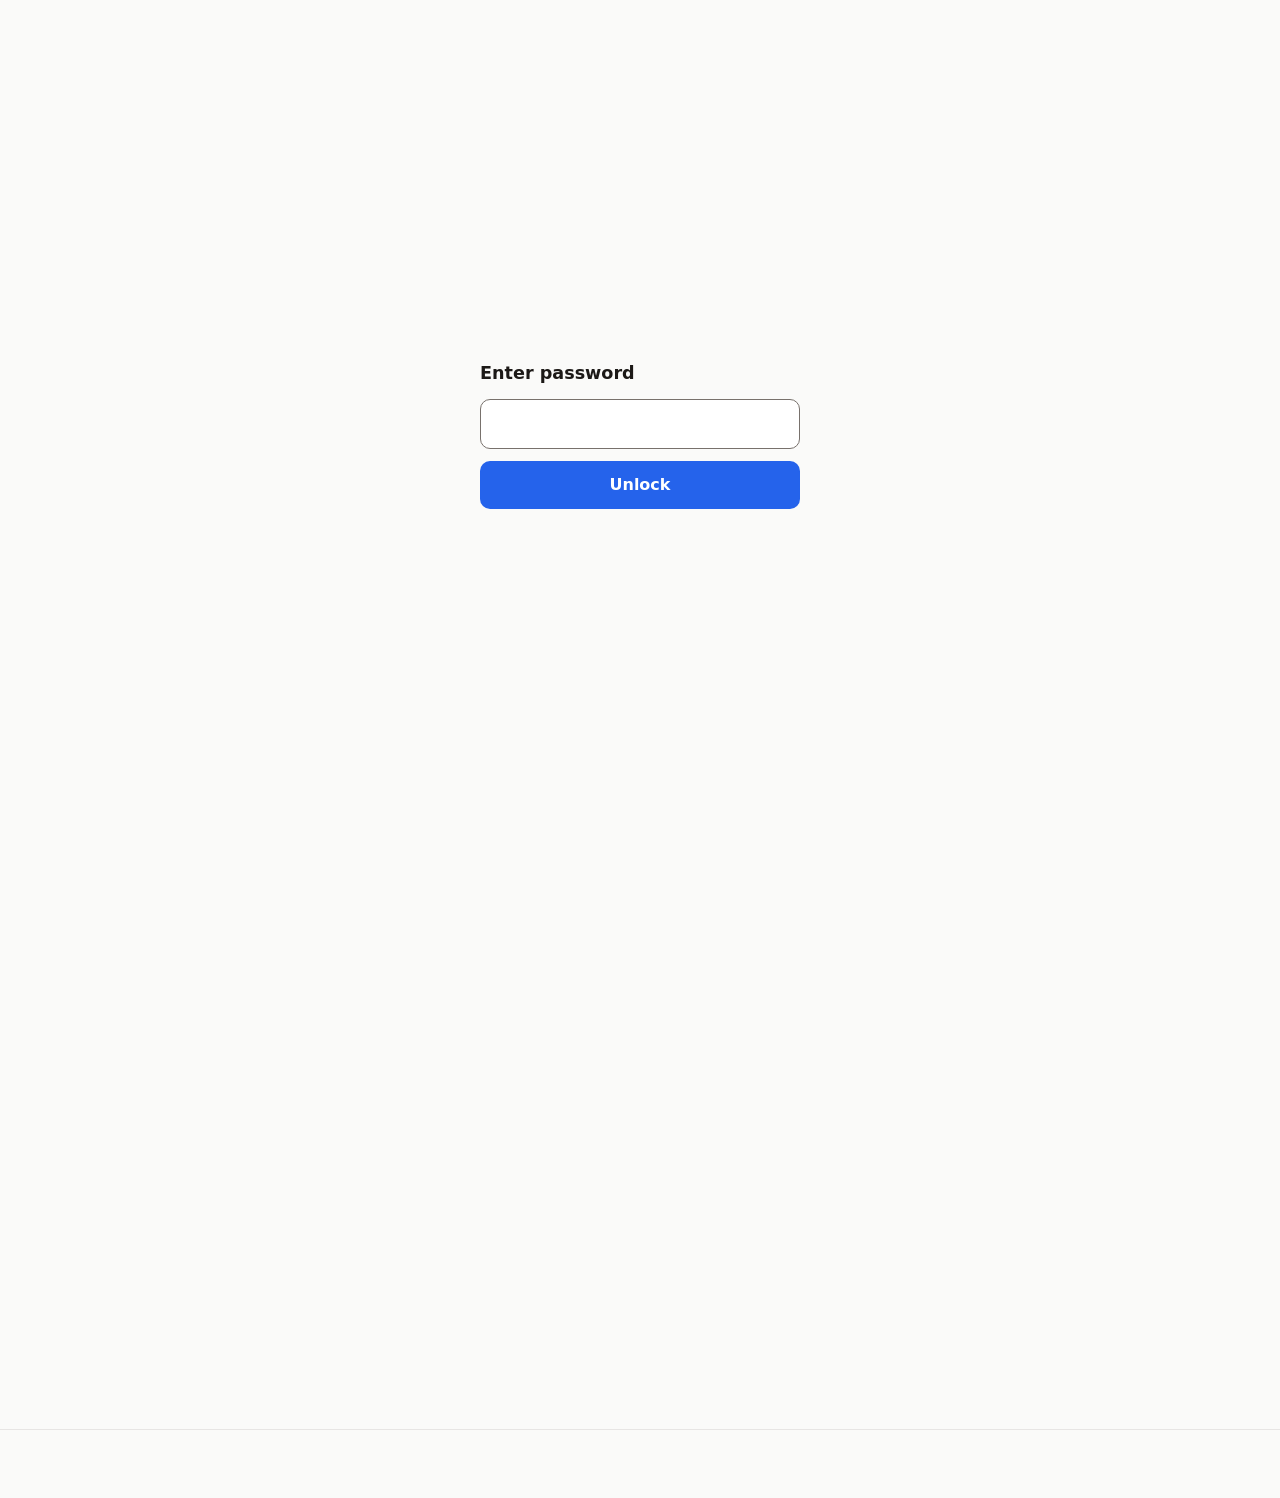
==== public/index.html @ b8a72f1a "Add account registry: searchable table for email-account tracking" ====
<!doctype html>
<html lang="en">
<head>
<meta charset="utf-8">
<meta name="robots" content="noindex,nofollow">
<meta name="viewport" content="width=device-width,initial-scale=1">
<title>My Hub</title>
<meta name="description" content="Personal quick-reference hub.">
<style>
:root{--bg:#fafaf9;--fg:#1c1917;--muted:#57534e;--accent:#2563eb;--border:#e7e5e4;--card:#ffffff;--danger:#b91c1c;--tag-bg:#e7e5e4;--row-hover:#f5f5f4}
*{box-sizing:border-box}
body{margin:0;font-family:system-ui,-apple-system,"Segoe UI",Roboto,sans-serif;background:var(--bg);color:var(--fg);line-height:1.5;font-size:16px}
a{color:var(--accent)}
:focus-visible{outline:2px solid var(--accent);outline-offset:2px}
.skip{position:absolute;left:-9999px}.skip:focus{left:8px;top:8px;background:#fff;padding:8px;z-index:50}
.wrap{max-width:960px;margin:0 auto;padding:clamp(16px,4vw,40px)}
header.top{border-bottom:1px solid var(--border);background:var(--card)}
header.top .wrap{display:flex;align-items:center;justify-content:space-between;gap:12px;flex-wrap:wrap;padding-top:16px;padding-bottom:16px}
.brand{font-weight:700;font-size:1.1rem;text-decoration:none;color:var(--fg)}
nav ul{list-style:none;display:flex;gap:12px;margin:0;padding:0;flex-wrap:wrap}
nav a{color:var(--muted);text-decoration:none;padding:8px 0;min-height:44px;display:inline-flex;align-items:center;font-size:.95rem}
nav a:hover{color:var(--fg)}
.hero{padding:clamp(24px,5vw,48px) 0 8px}
.hero h1{font-size:clamp(1.6rem,4vw,2.4rem);line-height:1.15;margin:0 0 8px}
.hero p{color:var(--muted);margin:0;max-width:60ch}
section{margin-top:clamp(32px,5vw,48px);scroll-margin-top:16px}
section h2{font-size:1.2rem;margin:0 0 16px}
.grid{display:grid;gap:16px;grid-template-columns:repeat(auto-fit,minmax(220px,1fr))}
.card{background:var(--card);border:1px solid var(--border);border-radius:12px;padding:16px;display:flex;flex-direction:column;gap:6px}
.card a.title{font-weight:600;text-decoration:none;color:var(--accent)}
.card a.title:hover{text-decoration:underline}
.card .meta{color:var(--muted);font-size:.9rem;margin:0}
.tag{display:inline-block;font-size:.75rem;color:var(--muted);background:var(--tag-bg);border-radius:999px;padding:2px 10px;white-space:nowrap}
.empty{color:var(--muted);font-style:italic}
details.note{background:var(--card);border:1px solid var(--border);border-radius:12px;padding:12px 16px;margin-bottom:12px}
details.note summary{cursor:pointer;font-weight:600;min-height:44px;display:flex;align-items:center}
details.note pre{white-space:pre-wrap;font:inherit;color:var(--fg);margin:8px 0 0}
ul.todo{list-style:none;padding:0;margin:0;background:var(--card);border:1px solid var(--border);border-radius:12px}
ul.todo li{display:flex;align-items:center;gap:12px;padding:12px 16px;border-top:1px solid var(--border);min-height:44px}
ul.todo li:first-child{border-top:0}
ul.todo input{width:20px;height:20px;accent-color:var(--accent);flex:none}
ul.todo label{cursor:pointer;flex:1}
ul.todo input:checked + span{text-decoration:line-through;color:var(--muted)}
footer{margin-top:64px;border-top:1px solid var(--border);color:var(--muted);font-size:.9rem}
footer .wrap{padding-top:20px;padding-bottom:28px}
/* password gate */
#gate{position:fixed;inset:0;background:var(--bg);display:flex;align-items:center;justify-content:center;z-index:99;padding:16px}
#gate form{display:flex;flex-direction:column;gap:12px;width:min(320px,100%)}
#gate h2{margin:0;font-size:1.1rem}
#gate input{font:inherit;padding:12px;border-radius:10px;border:1px solid #78716c;background:var(--card);color:var(--fg);min-height:44px}
#gate button{font:inherit;padding:12px;border-radius:10px;border:0;background:var(--accent);color:#fff;font-weight:600;cursor:pointer;min-height:44px}
#gate .err{color:var(--danger);margin:0;min-height:1.2em}
body.locked .wrap{visibility:hidden}
.sr{position:absolute;width:1px;height:1px;overflow:hidden;clip:rect(0 0 0 0)}
/* --- accounts table --- */
.search-wrap{margin-bottom:16px}
.search-wrap input{width:100%;font:inherit;padding:10px 14px;border-radius:10px;border:1px solid var(--border);background:var(--card);color:var(--fg);min-height:44px}
.search-wrap input:focus{outline:2px solid var(--accent);outline-offset:-1px;border-color:transparent}
.acct-table{width:100%;border-collapse:collapse;background:var(--card);border:1px solid var(--border);border-radius:12px;overflow:hidden}
.acct-table th{text-align:left;padding:12px 14px;font-size:.8rem;font-weight:600;color:var(--muted);text-transform:uppercase;letter-spacing:.04em;border-bottom:1px solid var(--border);background:var(--bg)}
.acct-table td{padding:12px 14px;border-top:1px solid var(--border);vertical-align:top}
.acct-table tr:first-child td{border-top:0}
.acct-table tr:hover td{background:var(--row-hover)}
.service-badge{display:inline-flex;align-items:center;gap:6px;font-weight:600;font-size:.9rem}
.service-badge .dot{width:8px;height:8px;border-radius:50%;display:inline-block}
.email-cell{font-family:monospace;font-size:.88rem;word-break:break-all}
.project-tags{display:flex;flex-wrap:wrap;gap:4px}
.project-tags .tag{font-size:.72rem}
.acct-url{color:var(--accent);text-decoration:none;font-size:.85rem}
.acct-url:hover{text-decoration:underline}
.tag-list{display:flex;gap:4px;flex-wrap:wrap}
.acct-count{color:var(--muted);font-size:.88rem;margin:0 0 12px}
/* mobile: table -> cards */
@media(max-width:640px){
  .acct-table,.acct-table thead,.acct-table tbody,.acct-table tr,.acct-table th,.acct-table td{display:block}
  .acct-table thead{position:absolute;width:1px;height:1px;overflow:hidden;clip:rect(0 0 0 0)}
  .acct-table tr{background:var(--card);border:1px solid var(--border);border-radius:10px;padding:12px 14px;margin-bottom:10px}
  .acct-table tr:hover td{background:transparent}
  .acct-table td{border:0;padding:4px 0}
  .acct-table td:before{content:attr(data-label);display:block;font-size:.75rem;font-weight:600;color:var(--muted);text-transform:uppercase;letter-spacing:.04em;margin-bottom:2px}
}
</style>
</head>
<body>
<a class="skip" href="#main">Skip to content</a>

<div id="gate" role="dialog" aria-modal="true" aria-labelledby="gate-t">
  <form id="gate-form">
    <h2 id="gate-t">Enter password</h2>
    <label for="pw" class="sr">Password</label>
    <input id="pw" type="password" autocomplete="current-password" required>
    <button type="submit">Unlock</button>
    <p class="err" id="gate-err" role="alert"></p>
  </form>
</div>

<header class="top">
  <div class="wrap">
    <a class="brand" href="#top">My Hub</a>
    <nav aria-label="Sections">
      <ul>
        <li><a href="#links">Links</a></li>
        <li><a href="#notes">Notes</a></li>
        <li><a href="#accounts">Accounts</a></li>
        <li><a href="#todo">To-do</a></li>
      </ul>
    </nav>
  </div>
</header>

<main id="main" class="wrap" tabindex="-1">
  <div class="hero" id="top">
    <h1>Everything you need, one tap away</h1>
    <p>Saved links, account registry, reference notes, and to-do list. Edit content in <code>data.js</code>.</p>
  </div>

  <section id="links" aria-labelledby="links-h">
    <h2 id="links-h">Quick links</h2>
    <div class="grid" id="links-grid"></div>
  </section>

  <section id="accounts" aria-labelledby="accts-h">
    <h2 id="accts-h">Account registry</h2>
    <p class="acct-count" id="acct-count"></p>
    <div class="search-wrap">
      <label for="acct-search" class="sr">Search accounts</label>
      <input id="acct-search" type="search" placeholder="Search by service, email, purpose, project or tag…" autocomplete="off">
    </div>
    <div id="acct-table-wrap"></div>
  </section>

  <section id="notes" aria-labelledby="notes-h">
    <h2 id="notes-h">Reference notes</h2>
    <div id="notes-list"></div>
  </section>

  <section id="todo" aria-labelledby="todo-h">
    <h2 id="todo-h">To-do</h2>
    <ul class="todo" id="todo-list"></ul>
    <p class="empty" id="todo-empty" hidden>Nothing here yet.</p>
  </section>
</main>

<footer>
  <div class="wrap">Private page. Content lives in <code>data.js</code>.</div>
</footer>

<script src="data.js"></script>
<script>
(function(){
  // ---- password gate (SHA-256 of the password; plain text is not stored) ----
  var H="743d81d8d2e10451a0b98ca3843e7c9b873c576d06c97a3dfabb41a962234f74";
  var store={
    get:function(k){try{return sessionStorage.getItem(k)}catch(e){return null}},
    set:function(k,v){try{sessionStorage.setItem(k,v)}catch(e){}}
  };
  function sha(s){return crypto.subtle.digest("SHA-256",new TextEncoder().encode(s)).then(function(b){
    return Array.prototype.map.call(new Uint8Array(b),function(x){return x.toString(16).padStart(2,"0")}).join("")})}
  function unlock(){
    var g=document.getElementById("gate");if(g)g.remove();
    document.body.classList.remove("locked")
  }
  document.body.classList.add("locked");
  if(store.get("hub-ok")=="1"){unlock()}
  else{
    document.getElementById("gate-form").addEventListener("submit",function(ev){
      ev.preventDefault();
      var pw=document.getElementById("pw");
      sha(pw.value).then(function(h){
        if(h===H){store.set("hub-ok","1");unlock()}
        else{document.getElementById("gate-err").textContent="Wrong password.";pw.select()}
      });
    });
  }

  // ---- helpers ----
  var D=window.HUB_DATA||{links:[],notes:[],todos:[],accounts:[]};
  function el(t,a,text){var e=document.createElement(t);if(a)for(var k in a)e.setAttribute(k,a[k]);if(text!=null)e.appendChild(document.createTextNode(text));return e}

  // ---- links ----
  var lg=document.getElementById("links-grid");
  if(!D.links.length)lg.appendChild(el("p",{class:"empty"},"No links yet."));
  D.links.forEach(function(l){
    var c=el("article",{class:"card"});
    var a=el("a",{class:"title",href:l.url,target:"_blank",rel:"noopener noreferrer"},l.title);
    c.appendChild(a);
    if(l.tag)c.appendChild(el("span",{class:"tag"},l.tag));
    if(l.note)c.appendChild(el("p",{class:"meta"},l.note));
    lg.appendChild(c);
  });

  // ---- notes ----
  var nl=document.getElementById("notes-list");
  if(!D.notes.length)nl.appendChild(el("p",{class:"empty"},"No notes yet."));
  D.notes.forEach(function(n){
    var d=el("details",{class:"note"});
    d.appendChild(el("summary",null,n.title));
    d.appendChild(el("pre",null,n.body));
    nl.appendChild(d);
  });

  // ---- todo ----
  var tl=document.getElementById("todo-list");
  var saved={};try{saved=JSON.parse(localStorage.getItem("hub-todos")||"{}")}catch(e){}
  var todos=D.todos||[];
  document.getElementById("todo-empty").hidden=todos.length>0;
  todos.forEach(function(t,i){
    var id="t"+i;
    var li=el("li");
    var cb=el("input",{type:"checkbox",id:id});
    cb.checked=!!saved[t];
    cb.addEventListener("change",function(){saved[t]=cb.checked;try{localStorage.setItem("hub-todos",JSON.stringify(saved))}catch(e){}});
    var lab=el("label",{for:id});
    lab.appendChild(cb);
    lab.appendChild(el("span",null,t));
    li.appendChild(lab);
    tl.appendChild(li);
  });

  // ---- accounts ----
  var serviceColors={GitHub:"#181717",Vercel:"#000000",AWS:"#FF9900",Netlify:"#00C7B7",DigitalOcean:"#0080FF",Cloudflare:"#F38020",Namecheap:"#DE3723",Google:"#4285F4",Apple:"#A2AAAD",Twitter:"#1DA1F2",Stripe:"#635BFF",Notion:"#000000",Figma:"#F24E1E",Render:"#46E3B7",Heroku:"#6762A6"};
  function getServiceColor(s){return serviceColors[s]||"var(--muted)"}

  function renderAccounts(filter){
    var accts=D.accounts||[];
    var q=filter?filter.toLowerCase().trim():"";
    var matched=accts;
    if(q){
      matched=accts.filter(function(a){
        var fields=[a.service,a.email,a.username,a.purpose,a.url].concat(a.projects||[],a.tags||[]).join(" ").toLowerCase();
        return fields.indexOf(q)!==-1
      })
    }
    document.getElementById("acct-count").textContent=matched.length+" account(s)";

    var wrap=document.getElementById("acct-table-wrap");
    if(!matched.length){
      wrap.innerHTML='<p class="empty">No accounts match "'+filter+'".</p>';
      return
    }

    // build table
    var table=el("table",{class:"acct-table",role:"table","aria-label":"Account registry"});
    var thead=el("thead");
    var thr=el("tr");
    ["Service","Email","Username","Purpose","Projects","Tags"].forEach(function(h){
      thr.appendChild(el("th",{scope:"col"},h))
    });
    thead.appendChild(thr);
    table.appendChild(thead);

    var tbody=el("tbody");
    matched.forEach(function(a){
      var tr=el("tr");
      // service
      var td1=el("td",{"data-label":"Service"});
      td1.innerHTML='<span class="service-badge"><span class="dot" style="background:'+getServiceColor(a.service)+'"></span>'+a.service+'</span>';
      tr.appendChild(td1);
      // email
      var td2=el("td",{"data-label":"Email"});
      td2.innerHTML='<span class="email-cell">'+a.email+'</span>';
      tr.appendChild(td2);
      // username
      var td3=el("td",{"data-label":"Username"});
      td3.textContent=a.username||"-";
      tr.appendChild(td3);
      // purpose
      var td4=el("td",{"data-label":"Purpose"});
      td4.textContent=a.purpose||"-";
      tr.appendChild(td4);
      // projects
      var td5=el("td",{"data-label":"Projects"});
      if(a.projects&&a.projects.length){
        var wrap5=el("div",{class:"project-tags"});
        a.projects.forEach(function(p){
          wrap5.appendChild(el("span",{class:"tag"},p))
        });
        td5.appendChild(wrap5)
      }else{td5.textContent="-"}
      tr.appendChild(td5);
      // tags
      var td6=el("td",{"data-label":"Tags"});
      if(a.tags&&a.tags.length){
        var wrap6=el("div",{class:"tag-list"});
        a.tags.forEach(function(t){
          wrap6.appendChild(el("span",{class:"tag"},t))
        });
        td6.appendChild(wrap6)
      }else{td6.textContent="-"}
      tr.appendChild(td6);
      tbody.appendChild(tr)
    });
    table.appendChild(tbody);
    wrap.innerHTML="";
    wrap.appendChild(table)
  }

  renderAccounts("");
  var searchInput=document.getElementById("acct-search");
  searchInput.addEventListener("input",function(){renderAccounts(this.value)});
})();
</script>
</body>
</html>
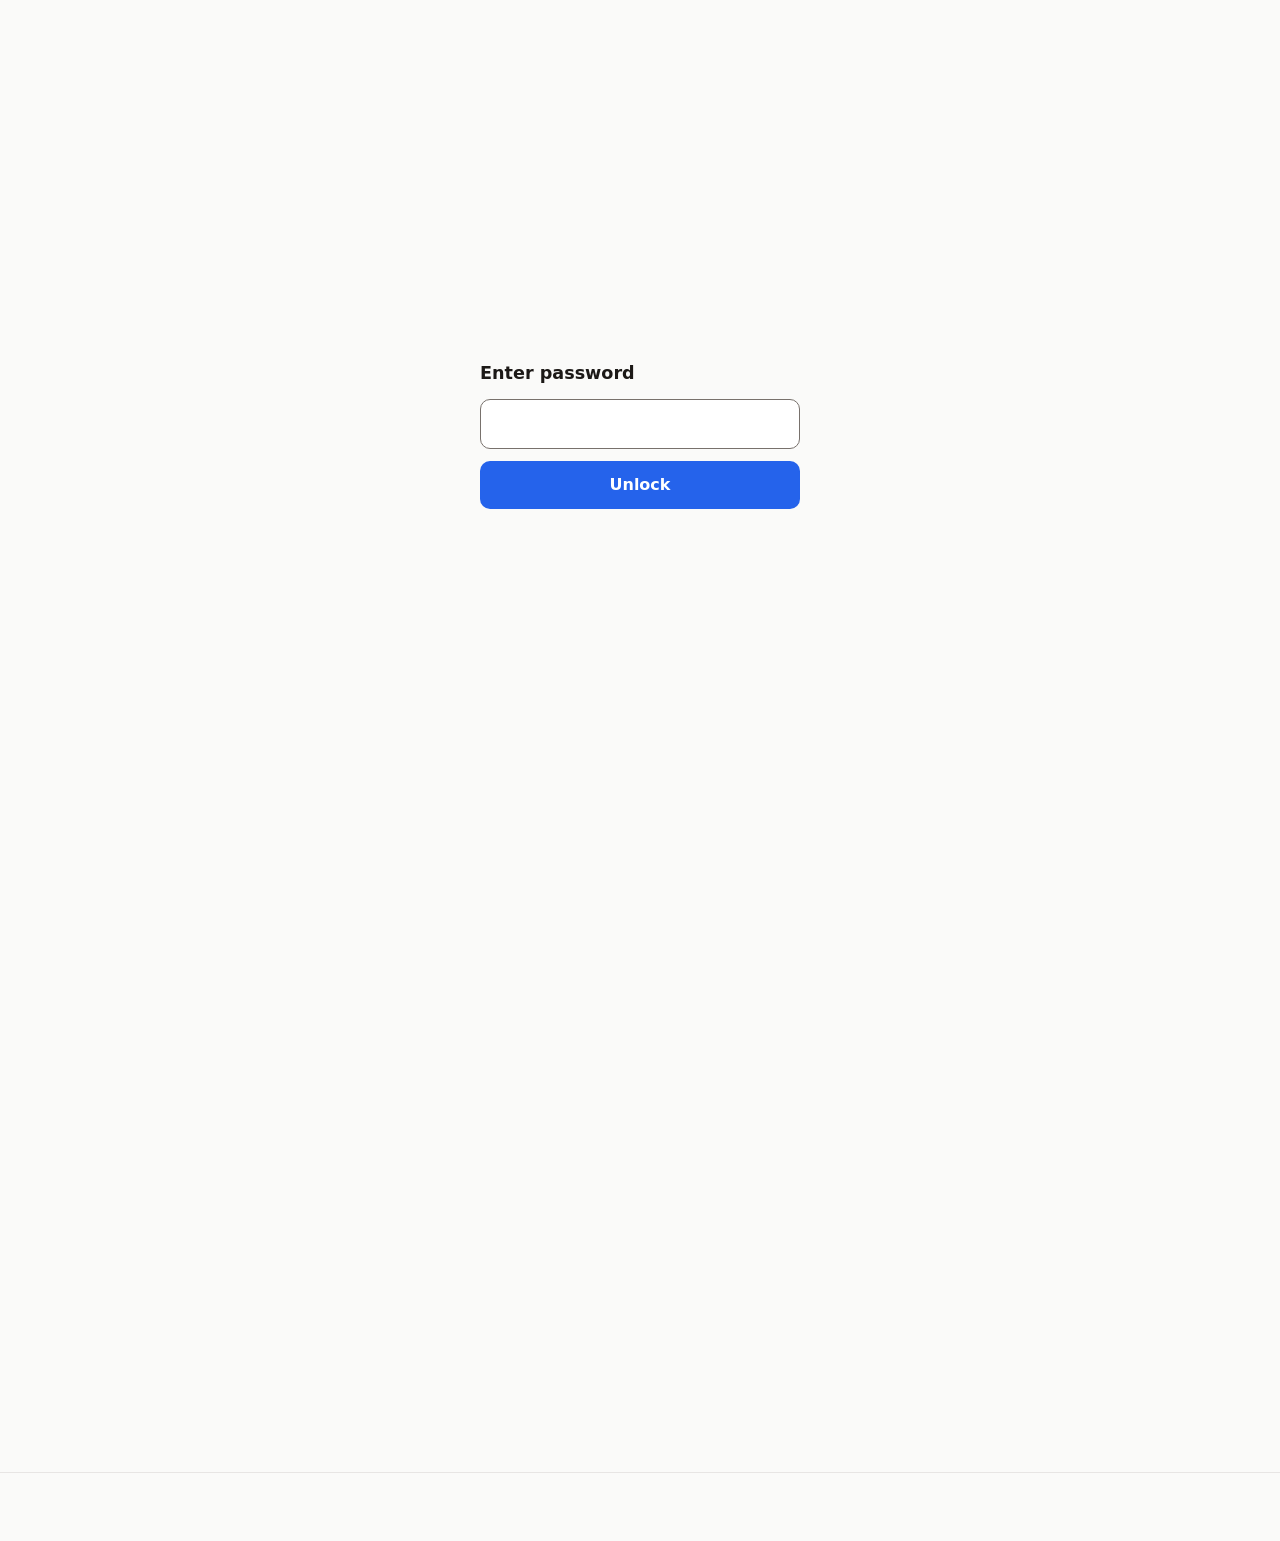
==== commit f2c4fce3: "Quick links: stackable expandable cards with details" ====
--- a/public/index.html
+++ b/public/index.html
@@ -26,6 +26,20 @@
 section{margin-top:clamp(32px,5vw,48px);scroll-margin-top:16px}
 section h2{font-size:1.2rem;margin:0 0 16px}
 .grid{display:grid;gap:16px;grid-template-columns:repeat(auto-fit,minmax(220px,1fr))}
+/* --- stackable expandable cards --- */
+.stack{display:flex;flex-direction:column;gap:10px}
+.stack-card{background:var(--card);border:1px solid var(--border);border-radius:12px;overflow:hidden;cursor:pointer;transition:box-shadow .15s}
+.stack-card:hover{box-shadow:0 2px 8px rgba(0,0,0,.06)}
+.stack-card-head{display:flex;align-items:center;gap:10px;padding:14px 16px;min-height:44px;user-select:none}
+.stack-card-head .title{font-weight:600;text-decoration:none;color:var(--accent);flex:1;min-width:0;overflow:hidden;text-overflow:ellipsis;white-space:nowrap}
+.stack-card-head .title:hover{text-decoration:underline}
+.stack-card-head .chevron{font-size:1.1rem;color:var(--muted);transition:transform .2s;flex:none;line-height:1}
+.stack-card.expanded .chevron{transform:rotate(180deg)}
+.stack-card-body{max-height:0;overflow:hidden;transition:max-height .25s ease,opacity .2s ease;opacity:0}
+.stack-card.expanded .stack-card-body{max-height:300px;opacity:1}
+.stack-card-body-inner{padding:0 16px 14px;border-top:1px solid var(--border);padding-top:12px;margin-top:0;font-size:.9rem;color:var(--muted);line-height:1.5}
+.stack-card-body-inner p{margin:0 0 6px}
+.stack-card-body-inner .meta{color:var(--muted)}
 .card{background:var(--card);border:1px solid var(--border);border-radius:12px;padding:16px;display:flex;flex-direction:column;gap:6px}
 .card a.title{font-weight:600;text-decoration:none;color:var(--accent)}
 .card a.title:hover{text-decoration:underline}
@@ -116,7 +130,7 @@
 
   <section id="links" aria-labelledby="links-h">
     <h2 id="links-h">Quick links</h2>
-    <div class="grid" id="links-grid"></div>
+    <div class="stack" id="links-grid"></div>
   </section>
 
   <section id="accounts" aria-labelledby="accts-h">
@@ -177,15 +191,33 @@
   var D=window.HUB_DATA||{links:[],notes:[],todos:[],accounts:[]};
   function el(t,a,text){var e=document.createElement(t);if(a)for(var k in a)e.setAttribute(k,a[k]);if(text!=null)e.appendChild(document.createTextNode(text));return e}
 
-  // ---- links ----
+  // ---- links (stackable expandable cards) ----
   var lg=document.getElementById("links-grid");
   if(!D.links.length)lg.appendChild(el("p",{class:"empty"},"No links yet."));
   D.links.forEach(function(l){
-    var c=el("article",{class:"card"});
+    var c=el("div",{class:"stack-card",role:"button",tabindex:"0","aria-expanded":"false"});
+    var head=el("div",{class:"stack-card-head"});
     var a=el("a",{class:"title",href:l.url,target:"_blank",rel:"noopener noreferrer"},l.title);
-    c.appendChild(a);
-    if(l.tag)c.appendChild(el("span",{class:"tag"},l.tag));
-    if(l.note)c.appendChild(el("p",{class:"meta"},l.note));
+    head.appendChild(a);
+    if(l.tag)head.appendChild(el("span",{class:"tag"},l.tag));
+    head.appendChild(el("span",{class:"chevron"},"▾"));
+    c.appendChild(head);
+    var body=el("div",{class:"stack-card-body"});
+    var inner=el("div",{class:"stack-card-body-inner"});
+    if(l.note)inner.appendChild(el("p",{class:"meta"},l.note));
+    if(l.details)inner.appendChild(el("p",null,l.details));
+    body.appendChild(inner);
+    c.appendChild(body);
+    // toggle expand on click (but not if the link itself was clicked)
+    c.addEventListener("click",function(e){
+      if(e.target.closest("a"))return;
+      var expanded=this.classList.toggle("expanded");
+      this.setAttribute("aria-expanded",expanded);
+    });
+    // keyboard support
+    c.addEventListener("keydown",function(e){
+      if(e.key==="Enter"||e.key===" "){e.preventDefault();this.click()}
+    });
     lg.appendChild(c);
   });
 
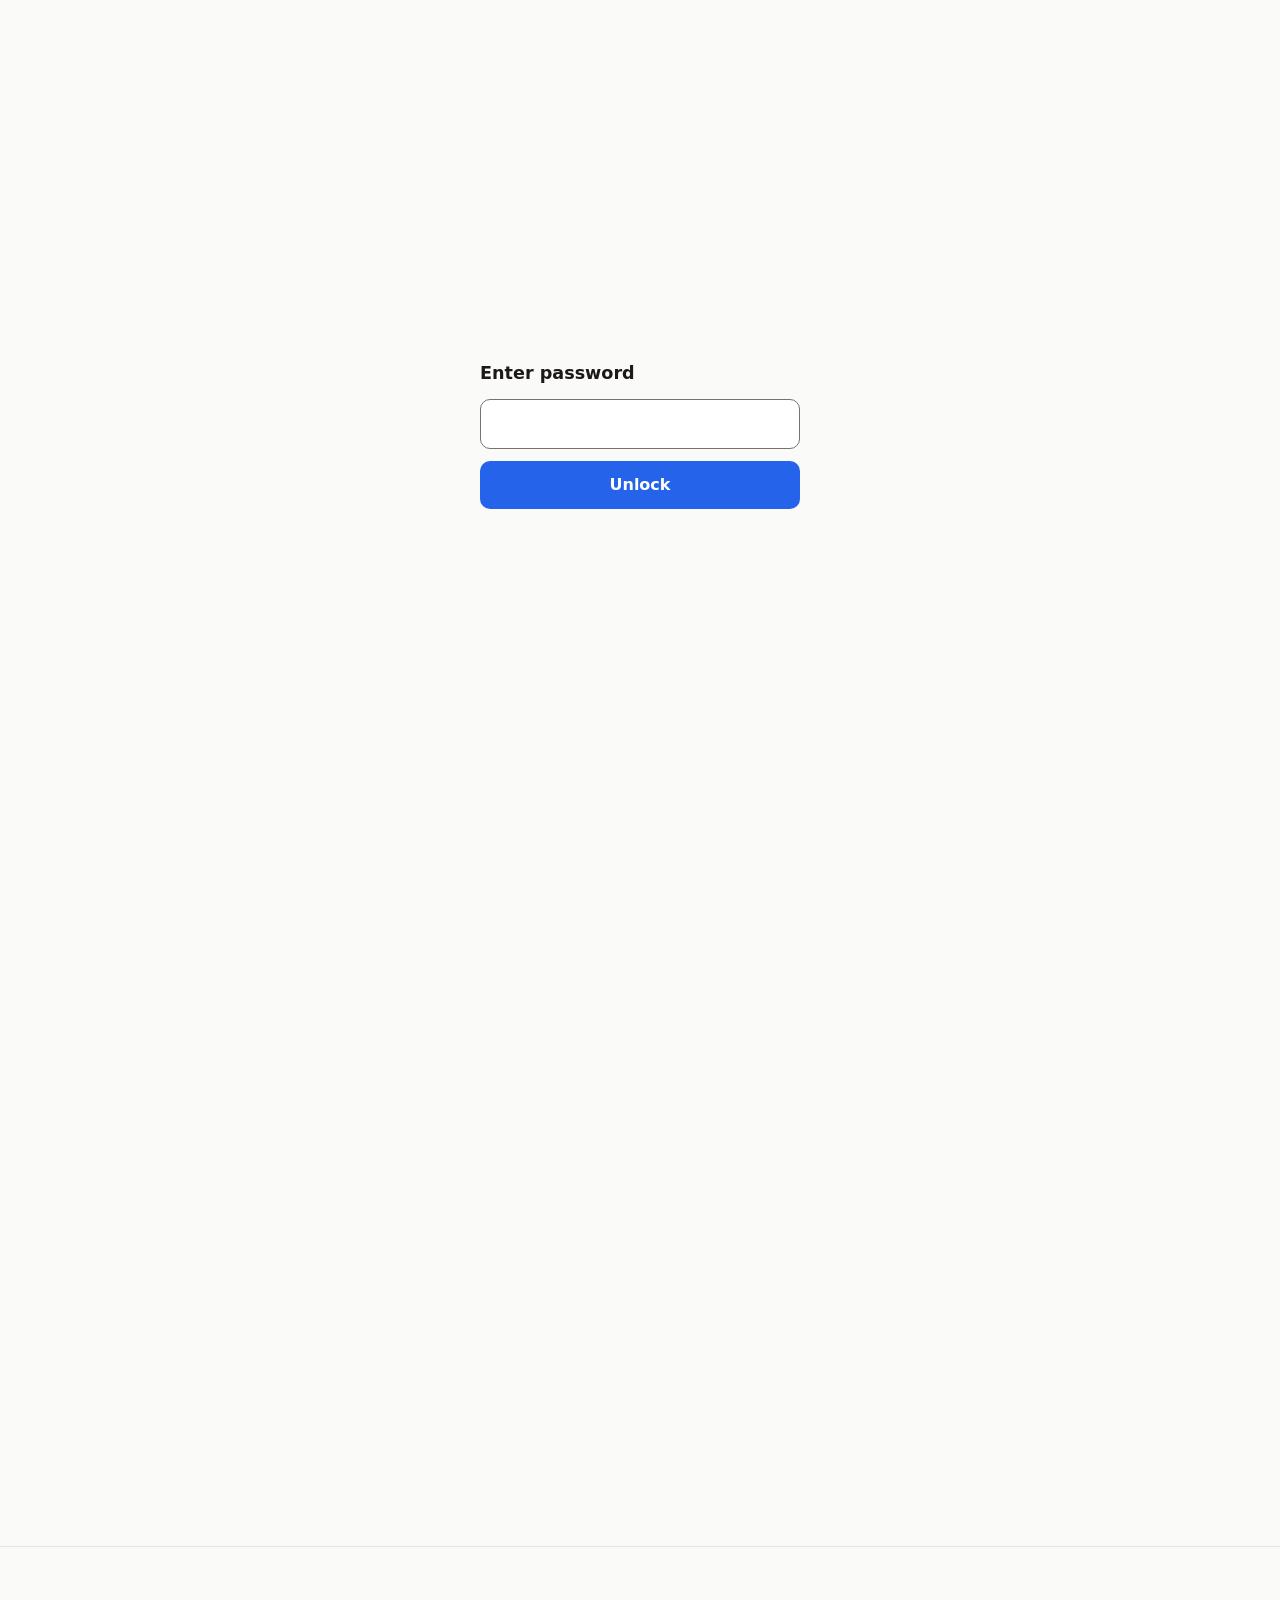
==== commit e95381a4: "Make service name & username clickable links" ====
--- a/public/index.html
+++ b/public/index.html
@@ -286,7 +286,11 @@
       var tr=el("tr");
       // service
       var td1=el("td",{"data-label":"Service"});
-      td1.innerHTML='<span class="service-badge"><span class="dot" style="background:'+getServiceColor(a.service)+'"></span>'+a.service+'</span>';
+      if(a.url){
+        td1.innerHTML='<a href="'+a.url+'" target="_blank" rel="noopener" class="service-badge" style="text-decoration:none;color:inherit"><span class="dot" style="background:'+getServiceColor(a.service)+'"></span>'+a.service+'</a>'
+      } else {
+        td1.innerHTML='<span class="service-badge"><span class="dot" style="background:'+getServiceColor(a.service)+'"></span>'+a.service+'</span>'
+      }
       tr.appendChild(td1);
       // email
       var td2=el("td",{"data-label":"Email"});
@@ -294,7 +298,11 @@
       tr.appendChild(td2);
       // username
       var td3=el("td",{"data-label":"Username"});
-      td3.textContent=a.username||"-";
+      if(a.url&&a.username){
+        td3.innerHTML='<a href="'+a.url+'" target="_blank" rel="noopener" class="acct-url">'+a.username+'</a>'
+      } else {
+        td3.textContent=a.username||"-"
+      }
       tr.appendChild(td3);
       // purpose
       var td4=el("td",{"data-label":"Purpose"});
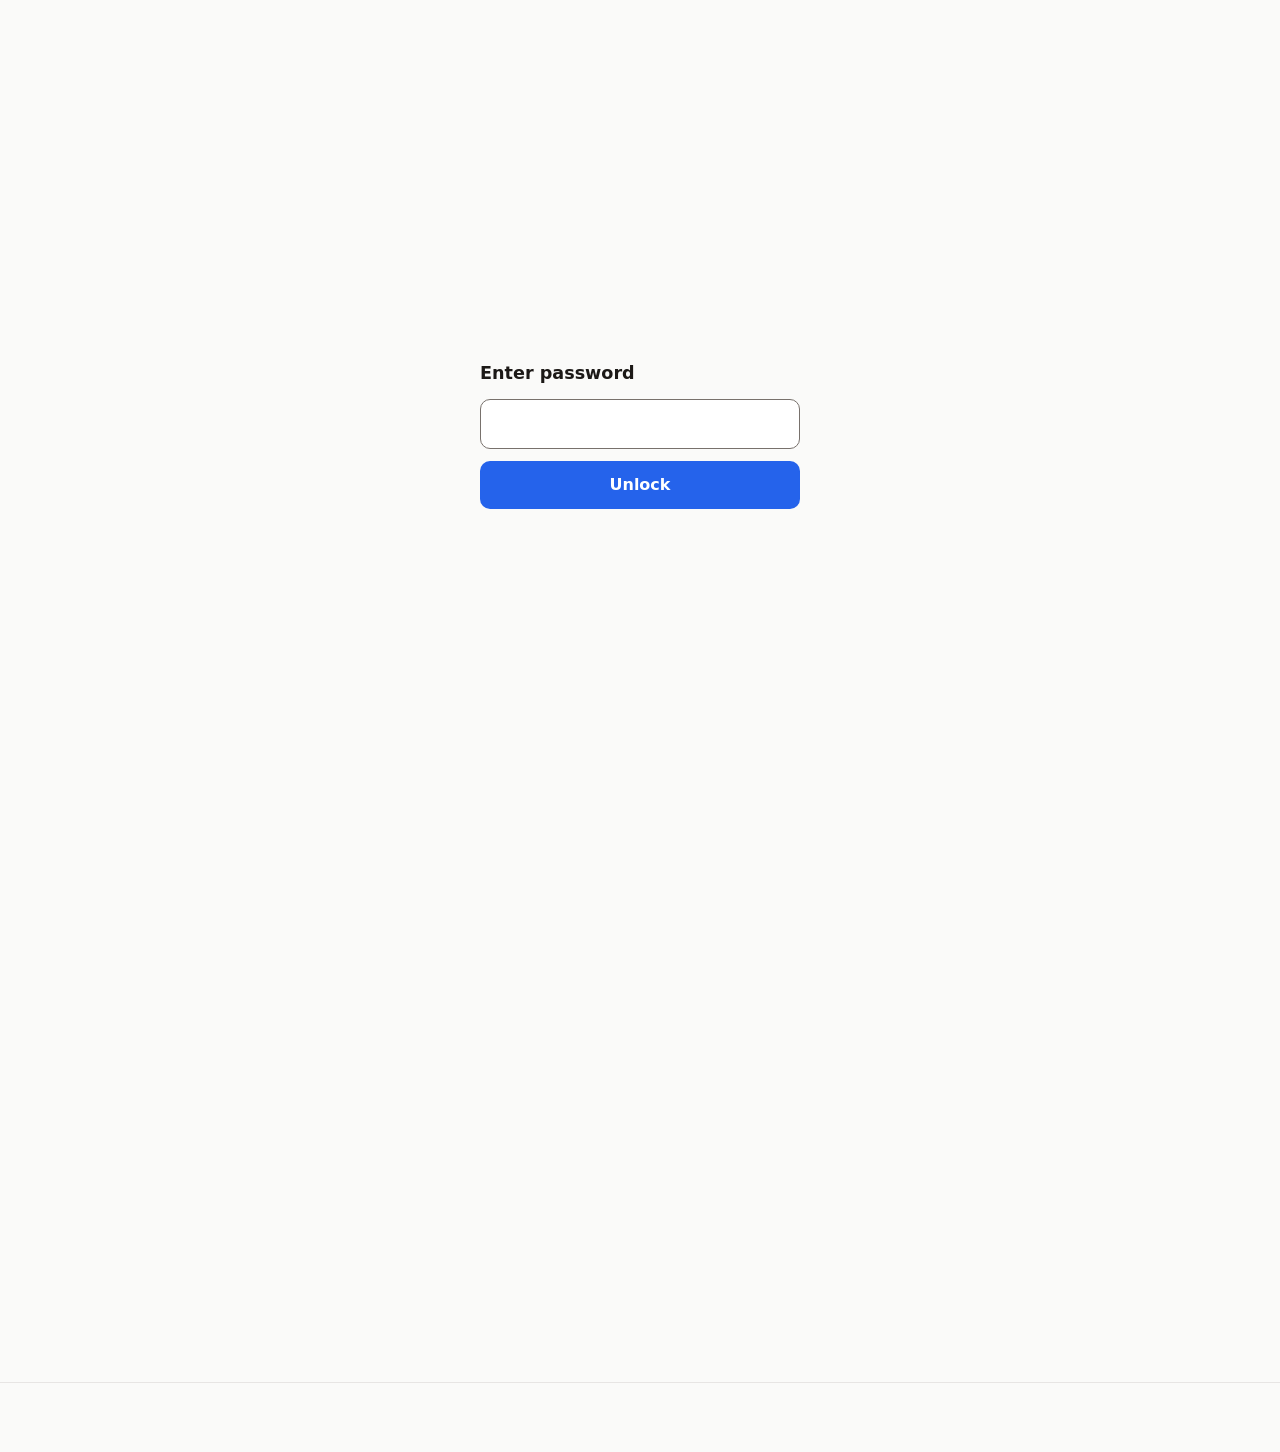
==== commit a7275339: "Account Index: stackable expandable cards instead of table" ====
--- a/public/index.html
+++ b/public/index.html
@@ -134,7 +134,7 @@
   </section>
 
   <section id="accounts" aria-labelledby="accts-h">
-    <h2 id="accts-h">Account registry</h2>
+    <h2 id="accts-h">Account Index</h2>
     <p class="acct-count" id="acct-count"></p>
     <div class="search-wrap">
       <label for="acct-search" class="sr">Search accounts</label>
@@ -271,68 +271,60 @@
       return
     }
 
-    // build table
-    var table=el("table",{class:"acct-table",role:"table","aria-label":"Account registry"});
-    var thead=el("thead");
-    var thr=el("tr");
-    ["Service","Email","Username","Purpose","Projects","Tags"].forEach(function(h){
-      thr.appendChild(el("th",{scope:"col"},h))
+    // build stackable cards
+    var stack=el("div",{class:"stack"});
+    matched.forEach(function(a){
+      var c=el("div",{class:"stack-card",role:"button",tabindex:"0","aria-expanded":"false"});
+      var head=el("div",{class:"stack-card-head"});
+      // service badge
+      if(a.url){
+        head.innerHTML='<a href="'+a.url+'" target="_blank" rel="noopener" class="service-badge" style="text-decoration:none;color:inherit"><span class="dot" style="background:'+getServiceColor(a.service)+';width:10px;height:10px;flex:none"></span><span style="font-weight:600">'+a.service+'</span></a>'
+      } else {
+        head.innerHTML='<span class="service-badge" style="flex:none"><span class="dot" style="background:'+getServiceColor(a.service)+';width:10px;height:10px;flex:none"></span><span style="font-weight:600">'+a.service+'</span></span>'
+      }
+      // email
+      var emailSpan=el("span",{class:"email-cell",style:"flex:1;text-align:center;font-size:.88rem"},a.email);
+      head.appendChild(emailSpan);
+      // username link
+      if(a.url&&a.username){
+        var userLink=el("a",{href:a.url,target:"_blank",rel:"noopener",class:"acct-url",style:"flex:none;white-space:nowrap"},a.username);
+        head.appendChild(userLink);
+      } else if(a.username){
+        head.appendChild(el("span",{style:"flex:none;color:var(--muted);font-size:.88rem"},a.username));
+      }
+      head.appendChild(el("span",{class:"chevron"},"▾"));
+      c.appendChild(head);
+
+      // expandable body
+      var body=el("div",{class:"stack-card-body"});
+      var inner=el("div",{class:"stack-card-body-inner"});
+      if(a.purpose)inner.appendChild(el("p",null,a.purpose));
+      if(a.projects&&a.projects.length){
+        var pWrap=el("div",{style:"display:flex;flex-wrap:wrap;gap:4px;margin-top:8px"});
+        a.projects.forEach(function(p){pWrap.appendChild(el("span",{class:"tag"},p))});
+        inner.appendChild(pWrap)
+      }
+      if(a.tags&&a.tags.length){
+        var tWrap=el("div",{style:"display:flex;flex-wrap:wrap;gap:4px;margin-top:8px"});
+        a.tags.forEach(function(t){tWrap.appendChild(el("span",{class:"tag",style:"background:var(--accent);color:#fff"},t))});
+        inner.appendChild(tWrap)
+      }
+      body.appendChild(inner);
+      c.appendChild(body);
+
+      // toggle expand
+      c.addEventListener("click",function(e){
+        if(e.target.closest("a"))return;
+        var expanded=this.classList.toggle("expanded");
+        this.setAttribute("aria-expanded",expanded);
+      });
+      c.addEventListener("keydown",function(e){
+        if(e.key==="Enter"||e.key===" "){e.preventDefault();this.click()}
+      });
+      stack.appendChild(c);
     });
-    thead.appendChild(thr);
-    table.appendChild(thead);
-
-    var tbody=el("tbody");
-    matched.forEach(function(a){
-      var tr=el("tr");
-      // service
-      var td1=el("td",{"data-label":"Service"});
-      if(a.url){
-        td1.innerHTML='<a href="'+a.url+'" target="_blank" rel="noopener" class="service-badge" style="text-decoration:none;color:inherit"><span class="dot" style="background:'+getServiceColor(a.service)+'"></span>'+a.service+'</a>'
-      } else {
-        td1.innerHTML='<span class="service-badge"><span class="dot" style="background:'+getServiceColor(a.service)+'"></span>'+a.service+'</span>'
-      }
-      tr.appendChild(td1);
-      // email
-      var td2=el("td",{"data-label":"Email"});
-      td2.innerHTML='<span class="email-cell">'+a.email+'</span>';
-      tr.appendChild(td2);
-      // username
-      var td3=el("td",{"data-label":"Username"});
-      if(a.url&&a.username){
-        td3.innerHTML='<a href="'+a.url+'" target="_blank" rel="noopener" class="acct-url">'+a.username+'</a>'
-      } else {
-        td3.textContent=a.username||"-"
-      }
-      tr.appendChild(td3);
-      // purpose
-      var td4=el("td",{"data-label":"Purpose"});
-      td4.textContent=a.purpose||"-";
-      tr.appendChild(td4);
-      // projects
-      var td5=el("td",{"data-label":"Projects"});
-      if(a.projects&&a.projects.length){
-        var wrap5=el("div",{class:"project-tags"});
-        a.projects.forEach(function(p){
-          wrap5.appendChild(el("span",{class:"tag"},p))
-        });
-        td5.appendChild(wrap5)
-      }else{td5.textContent="-"}
-      tr.appendChild(td5);
-      // tags
-      var td6=el("td",{"data-label":"Tags"});
-      if(a.tags&&a.tags.length){
-        var wrap6=el("div",{class:"tag-list"});
-        a.tags.forEach(function(t){
-          wrap6.appendChild(el("span",{class:"tag"},t))
-        });
-        td6.appendChild(wrap6)
-      }else{td6.textContent="-"}
-      tr.appendChild(td6);
-      tbody.appendChild(tr)
-    });
-    table.appendChild(tbody);
     wrap.innerHTML="";
-    wrap.appendChild(table)
+    wrap.appendChild(stack)
   }
 
   renderAccounts("");
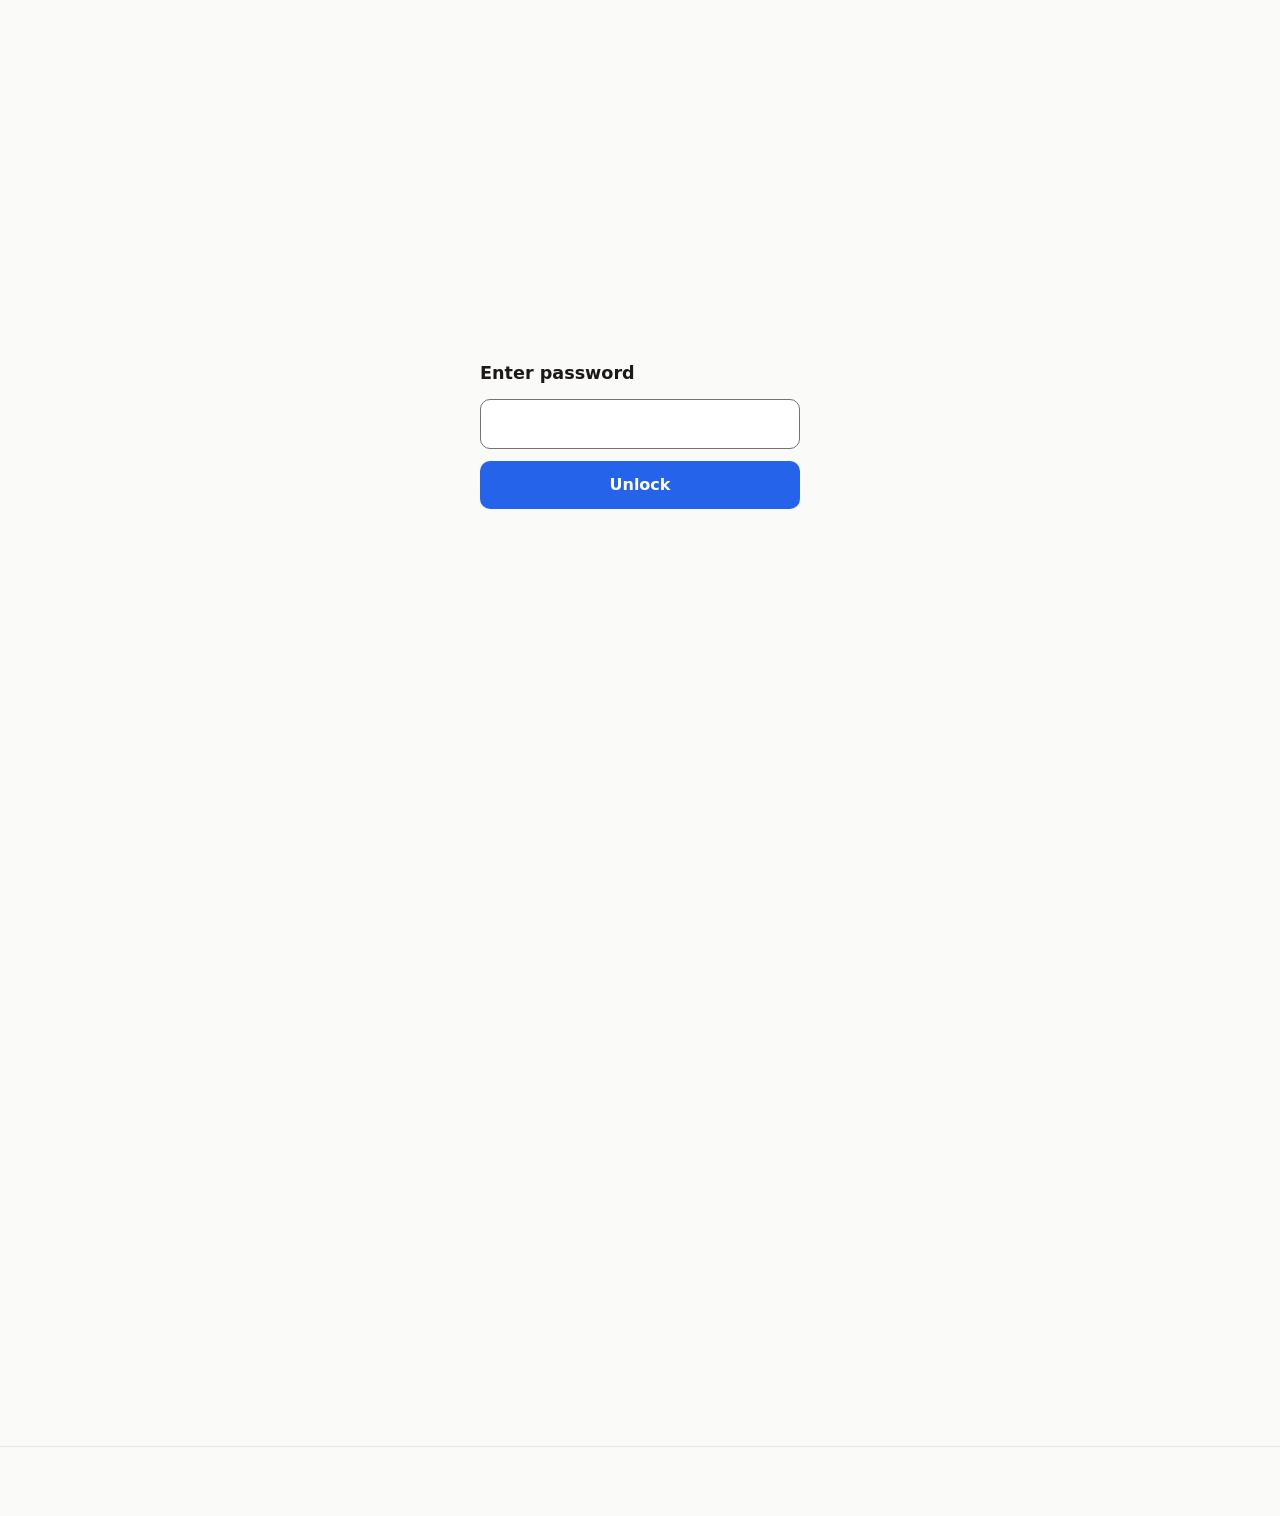
==== commit c86bfe15: "Add Book Lab Pipeline nav link and quick-link card to hub" ====
--- a/public/index.html
+++ b/public/index.html
@@ -114,9 +114,10 @@
     <nav aria-label="Sections">
       <ul>
         <li><a href="#links">Links</a></li>
-        <li><a href="#notes">Notes</a></li>
-        <li><a href="#accounts">Accounts</a></li>
-        <li><a href="#todo">To-do</a></li>
+                <li><a href="#notes">Notes</a></li>
+                <li><a href="#accounts">Accounts</a></li>
+                <li><a href="#todo">To-do</a></li>
+                <li><a href="workflow.html">Book Lab Pipeline</a></li>
       </ul>
     </nav>
   </div>
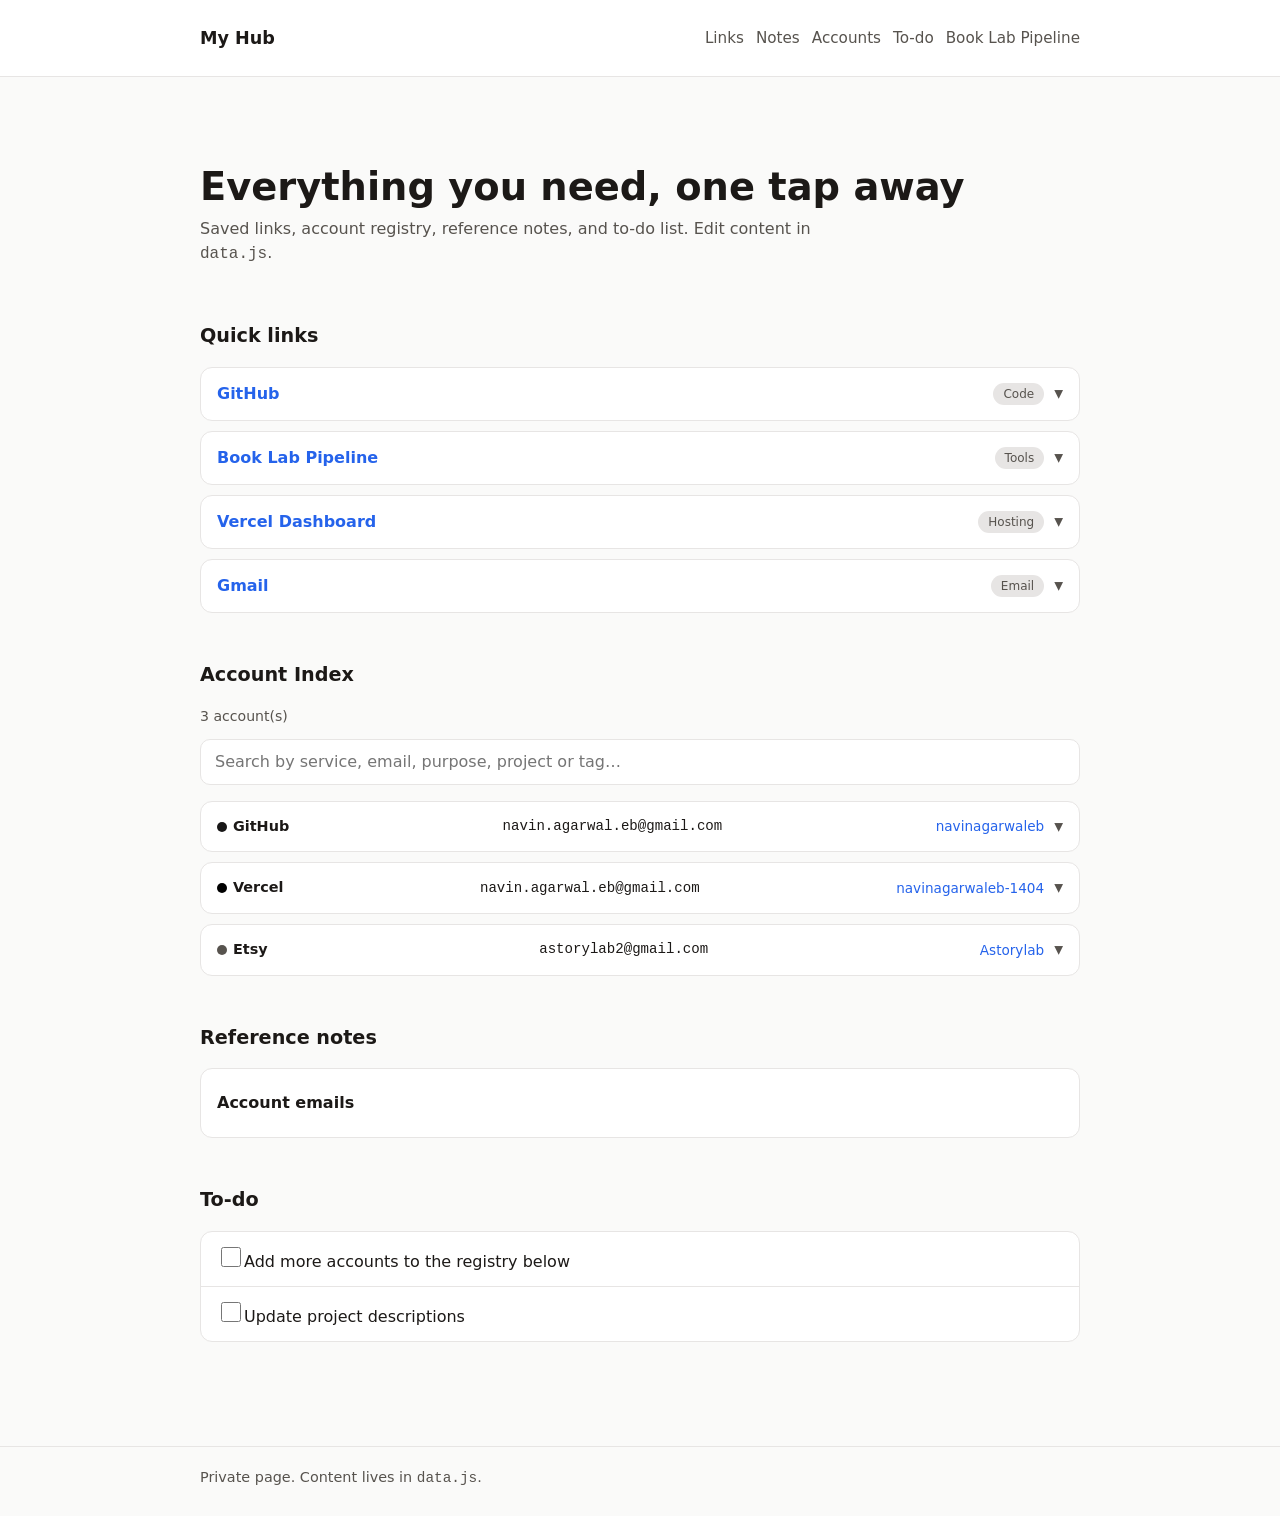
==== commit 72e9bf06: "Open the hub and give the book pipeline a Press layout. Co-authored-by: Cursor <cursoragent@cursor.c" ====
--- a/public/index.html
+++ b/public/index.html
@@ -57,14 +57,6 @@
 ul.todo input:checked + span{text-decoration:line-through;color:var(--muted)}
 footer{margin-top:64px;border-top:1px solid var(--border);color:var(--muted);font-size:.9rem}
 footer .wrap{padding-top:20px;padding-bottom:28px}
-/* password gate */
-#gate{position:fixed;inset:0;background:var(--bg);display:flex;align-items:center;justify-content:center;z-index:99;padding:16px}
-#gate form{display:flex;flex-direction:column;gap:12px;width:min(320px,100%)}
-#gate h2{margin:0;font-size:1.1rem}
-#gate input{font:inherit;padding:12px;border-radius:10px;border:1px solid #78716c;background:var(--card);color:var(--fg);min-height:44px}
-#gate button{font:inherit;padding:12px;border-radius:10px;border:0;background:var(--accent);color:#fff;font-weight:600;cursor:pointer;min-height:44px}
-#gate .err{color:var(--danger);margin:0;min-height:1.2em}
-body.locked .wrap{visibility:hidden}
 .sr{position:absolute;width:1px;height:1px;overflow:hidden;clip:rect(0 0 0 0)}
 /* --- accounts table --- */
 .search-wrap{margin-bottom:16px}
@@ -98,16 +90,6 @@
 <body>
 <a class="skip" href="#main">Skip to content</a>
 
-<div id="gate" role="dialog" aria-modal="true" aria-labelledby="gate-t">
-  <form id="gate-form">
-    <h2 id="gate-t">Enter password</h2>
-    <label for="pw" class="sr">Password</label>
-    <input id="pw" type="password" autocomplete="current-password" required>
-    <button type="submit">Unlock</button>
-    <p class="err" id="gate-err" role="alert"></p>
-  </form>
-</div>
-
 <header class="top">
   <div class="wrap">
     <a class="brand" href="#top">My Hub</a>
@@ -163,31 +145,6 @@
 <script src="data.js"></script>
 <script>
 (function(){
-  // ---- password gate (SHA-256 of the password; plain text is not stored) ----
-  var H="743d81d8d2e10451a0b98ca3843e7c9b873c576d06c97a3dfabb41a962234f74";
-  var store={
-    get:function(k){try{return sessionStorage.getItem(k)}catch(e){return null}},
-    set:function(k,v){try{sessionStorage.setItem(k,v)}catch(e){}}
-  };
-  function sha(s){return crypto.subtle.digest("SHA-256",new TextEncoder().encode(s)).then(function(b){
-    return Array.prototype.map.call(new Uint8Array(b),function(x){return x.toString(16).padStart(2,"0")}).join("")})}
-  function unlock(){
-    var g=document.getElementById("gate");if(g)g.remove();
-    document.body.classList.remove("locked")
-  }
-  document.body.classList.add("locked");
-  if(store.get("hub-ok")=="1"){unlock()}
-  else{
-    document.getElementById("gate-form").addEventListener("submit",function(ev){
-      ev.preventDefault();
-      var pw=document.getElementById("pw");
-      sha(pw.value).then(function(h){
-        if(h===H){store.set("hub-ok","1");unlock()}
-        else{document.getElementById("gate-err").textContent="Wrong password.";pw.select()}
-      });
-    });
-  }
-
   // ---- helpers ----
   var D=window.HUB_DATA||{links:[],notes:[],todos:[],accounts:[]};
   function el(t,a,text){var e=document.createElement(t);if(a)for(var k in a)e.setAttribute(k,a[k]);if(text!=null)e.appendChild(document.createTextNode(text));return e}
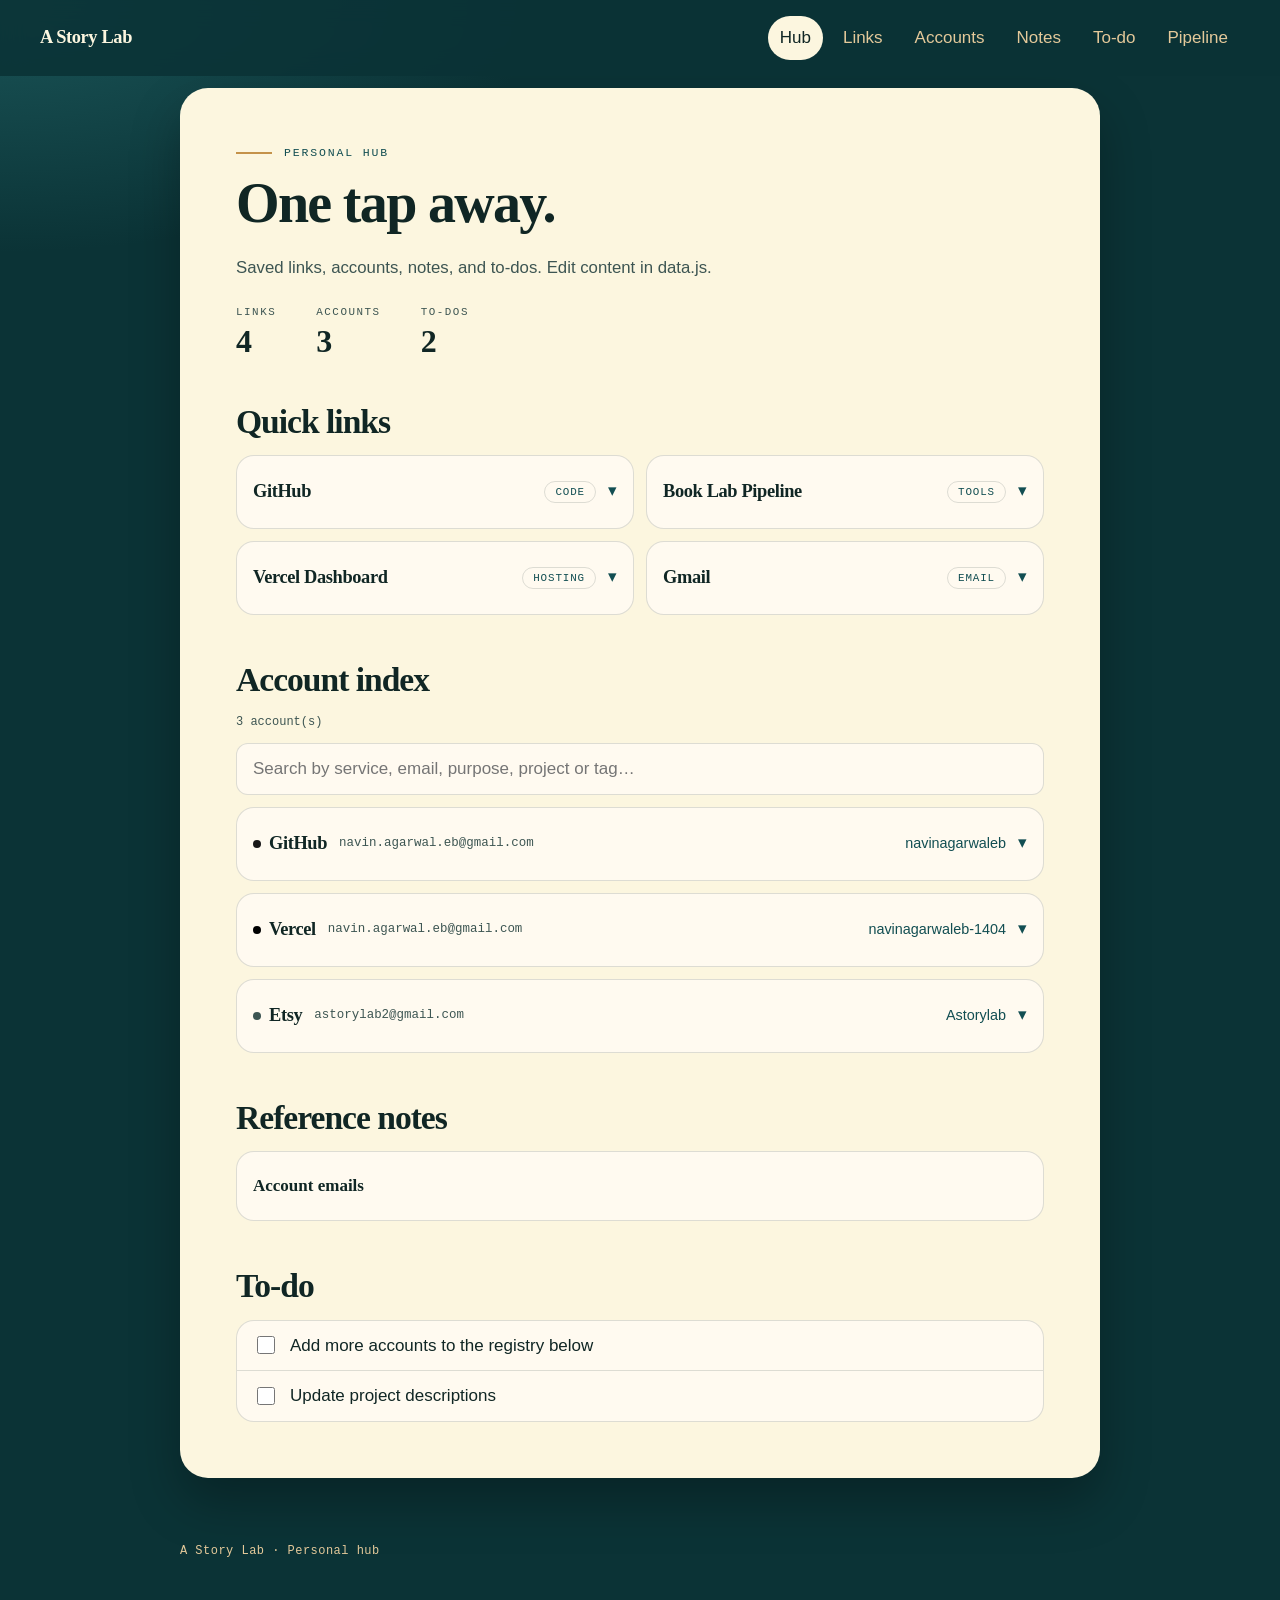
==== commit 371adec4: "Show pipeline steps as stable cards and restyle the hub. Co-authored-by: Cursor <cursoragent@cursor." ====
--- a/public/index.html
+++ b/public/index.html
@@ -6,150 +6,77 @@
 <meta name="viewport" content="width=device-width,initial-scale=1">
 <title>My Hub</title>
 <meta name="description" content="Personal quick-reference hub.">
-<style>
-:root{--bg:#fafaf9;--fg:#1c1917;--muted:#57534e;--accent:#2563eb;--border:#e7e5e4;--card:#ffffff;--danger:#b91c1c;--tag-bg:#e7e5e4;--row-hover:#f5f5f4}
-*{box-sizing:border-box}
-body{margin:0;font-family:system-ui,-apple-system,"Segoe UI",Roboto,sans-serif;background:var(--bg);color:var(--fg);line-height:1.5;font-size:16px}
-a{color:var(--accent)}
-:focus-visible{outline:2px solid var(--accent);outline-offset:2px}
-.skip{position:absolute;left:-9999px}.skip:focus{left:8px;top:8px;background:#fff;padding:8px;z-index:50}
-.wrap{max-width:960px;margin:0 auto;padding:clamp(16px,4vw,40px)}
-header.top{border-bottom:1px solid var(--border);background:var(--card)}
-header.top .wrap{display:flex;align-items:center;justify-content:space-between;gap:12px;flex-wrap:wrap;padding-top:16px;padding-bottom:16px}
-.brand{font-weight:700;font-size:1.1rem;text-decoration:none;color:var(--fg)}
-nav ul{list-style:none;display:flex;gap:12px;margin:0;padding:0;flex-wrap:wrap}
-nav a{color:var(--muted);text-decoration:none;padding:8px 0;min-height:44px;display:inline-flex;align-items:center;font-size:.95rem}
-nav a:hover{color:var(--fg)}
-.hero{padding:clamp(24px,5vw,48px) 0 8px}
-.hero h1{font-size:clamp(1.6rem,4vw,2.4rem);line-height:1.15;margin:0 0 8px}
-.hero p{color:var(--muted);margin:0;max-width:60ch}
-section{margin-top:clamp(32px,5vw,48px);scroll-margin-top:16px}
-section h2{font-size:1.2rem;margin:0 0 16px}
-.grid{display:grid;gap:16px;grid-template-columns:repeat(auto-fit,minmax(220px,1fr))}
-/* --- stackable expandable cards --- */
-.stack{display:flex;flex-direction:column;gap:10px}
-.stack-card{background:var(--card);border:1px solid var(--border);border-radius:12px;overflow:hidden;cursor:pointer;transition:box-shadow .15s}
-.stack-card:hover{box-shadow:0 2px 8px rgba(0,0,0,.06)}
-.stack-card-head{display:flex;align-items:center;gap:10px;padding:14px 16px;min-height:44px;user-select:none}
-.stack-card-head .title{font-weight:600;text-decoration:none;color:var(--accent);flex:1;min-width:0;overflow:hidden;text-overflow:ellipsis;white-space:nowrap}
-.stack-card-head .title:hover{text-decoration:underline}
-.stack-card-head .chevron{font-size:1.1rem;color:var(--muted);transition:transform .2s;flex:none;line-height:1}
-.stack-card.expanded .chevron{transform:rotate(180deg)}
-.stack-card-body{max-height:0;overflow:hidden;transition:max-height .25s ease,opacity .2s ease;opacity:0}
-.stack-card.expanded .stack-card-body{max-height:300px;opacity:1}
-.stack-card-body-inner{padding:0 16px 14px;border-top:1px solid var(--border);padding-top:12px;margin-top:0;font-size:.9rem;color:var(--muted);line-height:1.5}
-.stack-card-body-inner p{margin:0 0 6px}
-.stack-card-body-inner .meta{color:var(--muted)}
-.card{background:var(--card);border:1px solid var(--border);border-radius:12px;padding:16px;display:flex;flex-direction:column;gap:6px}
-.card a.title{font-weight:600;text-decoration:none;color:var(--accent)}
-.card a.title:hover{text-decoration:underline}
-.card .meta{color:var(--muted);font-size:.9rem;margin:0}
-.tag{display:inline-block;font-size:.75rem;color:var(--muted);background:var(--tag-bg);border-radius:999px;padding:2px 10px;white-space:nowrap}
-.empty{color:var(--muted);font-style:italic}
-details.note{background:var(--card);border:1px solid var(--border);border-radius:12px;padding:12px 16px;margin-bottom:12px}
-details.note summary{cursor:pointer;font-weight:600;min-height:44px;display:flex;align-items:center}
-details.note pre{white-space:pre-wrap;font:inherit;color:var(--fg);margin:8px 0 0}
-ul.todo{list-style:none;padding:0;margin:0;background:var(--card);border:1px solid var(--border);border-radius:12px}
-ul.todo li{display:flex;align-items:center;gap:12px;padding:12px 16px;border-top:1px solid var(--border);min-height:44px}
-ul.todo li:first-child{border-top:0}
-ul.todo input{width:20px;height:20px;accent-color:var(--accent);flex:none}
-ul.todo label{cursor:pointer;flex:1}
-ul.todo input:checked + span{text-decoration:line-through;color:var(--muted)}
-footer{margin-top:64px;border-top:1px solid var(--border);color:var(--muted);font-size:.9rem}
-footer .wrap{padding-top:20px;padding-bottom:28px}
-.sr{position:absolute;width:1px;height:1px;overflow:hidden;clip:rect(0 0 0 0)}
-/* --- accounts table --- */
-.search-wrap{margin-bottom:16px}
-.search-wrap input{width:100%;font:inherit;padding:10px 14px;border-radius:10px;border:1px solid var(--border);background:var(--card);color:var(--fg);min-height:44px}
-.search-wrap input:focus{outline:2px solid var(--accent);outline-offset:-1px;border-color:transparent}
-.acct-table{width:100%;border-collapse:collapse;background:var(--card);border:1px solid var(--border);border-radius:12px;overflow:hidden}
-.acct-table th{text-align:left;padding:12px 14px;font-size:.8rem;font-weight:600;color:var(--muted);text-transform:uppercase;letter-spacing:.04em;border-bottom:1px solid var(--border);background:var(--bg)}
-.acct-table td{padding:12px 14px;border-top:1px solid var(--border);vertical-align:top}
-.acct-table tr:first-child td{border-top:0}
-.acct-table tr:hover td{background:var(--row-hover)}
-.service-badge{display:inline-flex;align-items:center;gap:6px;font-weight:600;font-size:.9rem}
-.service-badge .dot{width:8px;height:8px;border-radius:50%;display:inline-block}
-.email-cell{font-family:monospace;font-size:.88rem;word-break:break-all}
-.project-tags{display:flex;flex-wrap:wrap;gap:4px}
-.project-tags .tag{font-size:.72rem}
-.acct-url{color:var(--accent);text-decoration:none;font-size:.85rem}
-.acct-url:hover{text-decoration:underline}
-.tag-list{display:flex;gap:4px;flex-wrap:wrap}
-.acct-count{color:var(--muted);font-size:.88rem;margin:0 0 12px}
-/* mobile: table -> cards */
-@media(max-width:640px){
-  .acct-table,.acct-table thead,.acct-table tbody,.acct-table tr,.acct-table th,.acct-table td{display:block}
-  .acct-table thead{position:absolute;width:1px;height:1px;overflow:hidden;clip:rect(0 0 0 0)}
-  .acct-table tr{background:var(--card);border:1px solid var(--border);border-radius:10px;padding:12px 14px;margin-bottom:10px}
-  .acct-table tr:hover td{background:transparent}
-  .acct-table td{border:0;padding:4px 0}
-  .acct-table td:before{content:attr(data-label);display:block;font-size:.75rem;font-weight:600;color:var(--muted);text-transform:uppercase;letter-spacing:.04em;margin-bottom:2px}
-}
-</style>
+<link rel="stylesheet" href="design.css?v=3">
 </head>
-<body>
+<body class="press">
 <a class="skip" href="#main">Skip to content</a>
 
-<header class="top">
-  <div class="wrap">
-    <a class="brand" href="#top">My Hub</a>
-    <nav aria-label="Sections">
-      <ul>
-        <li><a href="#links">Links</a></li>
-                <li><a href="#notes">Notes</a></li>
-                <li><a href="#accounts">Accounts</a></li>
-                <li><a href="#todo">To-do</a></li>
-                <li><a href="workflow.html">Book Lab Pipeline</a></li>
-      </ul>
-    </nav>
-  </div>
+<header class="bar">
+  <a class="mark" href="/">A Story Lab</a>
+  <nav aria-label="Sections">
+    <ul>
+      <li><a href="/" aria-current="page">Hub</a></li>
+      <li><a href="#links">Links</a></li>
+      <li><a href="#accounts">Accounts</a></li>
+      <li><a href="#notes">Notes</a></li>
+      <li><a href="#todo">To-do</a></li>
+      <li><a href="workflow.html">Pipeline</a></li>
+    </ul>
+  </nav>
 </header>
 
-<main id="main" class="wrap" tabindex="-1">
-  <div class="hero" id="top">
-    <h1>Everything you need, one tap away</h1>
-    <p>Saved links, account registry, reference notes, and to-do list. Edit content in <code>data.js</code>.</p>
-  </div>
-
-  <section id="links" aria-labelledby="links-h">
-    <h2 id="links-h">Quick links</h2>
-    <div class="stack" id="links-grid"></div>
-  </section>
-
-  <section id="accounts" aria-labelledby="accts-h">
-    <h2 id="accts-h">Account Index</h2>
-    <p class="acct-count" id="acct-count"></p>
-    <div class="search-wrap">
-      <label for="acct-search" class="sr">Search accounts</label>
-      <input id="acct-search" type="search" placeholder="Search by service, email, purpose, project or tag…" autocomplete="off">
-    </div>
-    <div id="acct-table-wrap"></div>
-  </section>
-
-  <section id="notes" aria-labelledby="notes-h">
-    <h2 id="notes-h">Reference notes</h2>
-    <div id="notes-list"></div>
-  </section>
-
-  <section id="todo" aria-labelledby="todo-h">
-    <h2 id="todo-h">To-do</h2>
-    <ul class="todo" id="todo-list"></ul>
-    <p class="empty" id="todo-empty" hidden>Nothing here yet.</p>
-  </section>
-</main>
-
-<footer>
-  <div class="wrap">Private page. Content lives in <code>data.js</code>.</div>
-</footer>
+<div class="frame">
+  <main id="main" class="sheet" tabindex="-1">
+    <header class="mast compact" id="top">
+      <p class="kicker">Personal hub</p>
+      <h1>One tap away.</h1>
+      <p class="lede">Saved links, accounts, notes, and to-dos. Edit content in data.js.</p>
+      <dl class="facts">
+        <div><dt>Links</dt><dd id="n-links">0</dd></div>
+        <div><dt>Accounts</dt><dd id="n-accounts">0</dd></div>
+        <div><dt>To-dos</dt><dd id="n-todos">0</dd></div>
+      </dl>
+    </header>
+
+    <section class="block" id="links" aria-labelledby="links-h">
+      <h2 id="links-h">Quick links</h2>
+      <div class="stack" id="links-grid"></div>
+    </section>
+
+    <section class="block" id="accounts" aria-labelledby="accts-h">
+      <h2 id="accts-h">Account index</h2>
+      <p class="acct-count" id="acct-count"></p>
+      <div class="search-wrap">
+        <label for="acct-search" class="sr">Search accounts</label>
+        <input id="acct-search" type="search" placeholder="Search by service, email, purpose, project or tag…" autocomplete="off">
+      </div>
+      <div id="acct-table-wrap"></div>
+    </section>
+
+    <section class="block" id="notes" aria-labelledby="notes-h">
+      <h2 id="notes-h">Reference notes</h2>
+      <div id="notes-list"></div>
+    </section>
+
+    <section class="block" id="todo" aria-labelledby="todo-h">
+      <h2 id="todo-h">To-do</h2>
+      <ul class="todo" id="todo-list"></ul>
+      <p class="empty" id="todo-empty" hidden>Nothing here yet.</p>
+    </section>
+  </main>
+</div>
+
+<footer class="colophon">A Story Lab · Personal hub</footer>
 
 <script src="data.js"></script>
 <script>
 (function(){
-  // ---- helpers ----
   var D=window.HUB_DATA||{links:[],notes:[],todos:[],accounts:[]};
   function el(t,a,text){var e=document.createElement(t);if(a)for(var k in a)e.setAttribute(k,a[k]);if(text!=null)e.appendChild(document.createTextNode(text));return e}
-
-  // ---- links (stackable expandable cards) ----
+  document.getElementById("n-links").textContent=String((D.links||[]).length);
+  document.getElementById("n-accounts").textContent=String((D.accounts||[]).length);
+  document.getElementById("n-todos").textContent=String((D.todos||[]).length);
+
   var lg=document.getElementById("links-grid");
   if(!D.links.length)lg.appendChild(el("p",{class:"empty"},"No links yet."));
   D.links.forEach(function(l){
@@ -158,28 +85,25 @@
     var a=el("a",{class:"title",href:l.url,target:"_blank",rel:"noopener noreferrer"},l.title);
     head.appendChild(a);
     if(l.tag)head.appendChild(el("span",{class:"tag"},l.tag));
-    head.appendChild(el("span",{class:"chevron"},"▾"));
+    head.appendChild(el("span",{class:"chevron","aria-hidden":"true"},"▾"));
     c.appendChild(head);
     var body=el("div",{class:"stack-card-body"});
     var inner=el("div",{class:"stack-card-body-inner"});
-    if(l.note)inner.appendChild(el("p",{class:"meta"},l.note));
+    if(l.note)inner.appendChild(el("p",null,l.note));
     if(l.details)inner.appendChild(el("p",null,l.details));
     body.appendChild(inner);
     c.appendChild(body);
-    // toggle expand on click (but not if the link itself was clicked)
     c.addEventListener("click",function(e){
       if(e.target.closest("a"))return;
       var expanded=this.classList.toggle("expanded");
       this.setAttribute("aria-expanded",expanded);
     });
-    // keyboard support
     c.addEventListener("keydown",function(e){
       if(e.key==="Enter"||e.key===" "){e.preventDefault();this.click()}
     });
     lg.appendChild(c);
   });
 
-  // ---- notes ----
   var nl=document.getElementById("notes-list");
   if(!D.notes.length)nl.appendChild(el("p",{class:"empty"},"No notes yet."));
   D.notes.forEach(function(n){
@@ -189,7 +113,6 @@
     nl.appendChild(d);
   });
 
-  // ---- todo ----
   var tl=document.getElementById("todo-list");
   var saved={};try{saved=JSON.parse(localStorage.getItem("hub-todos")||"{}")}catch(e){}
   var todos=D.todos||[];
@@ -207,9 +130,8 @@
     tl.appendChild(li);
   });
 
-  // ---- accounts ----
   var serviceColors={GitHub:"#181717",Vercel:"#000000",AWS:"#FF9900",Netlify:"#00C7B7",DigitalOcean:"#0080FF",Cloudflare:"#F38020",Namecheap:"#DE3723",Google:"#4285F4",Apple:"#A2AAAD",Twitter:"#1DA1F2",Stripe:"#635BFF",Notion:"#000000",Figma:"#F24E1E",Render:"#46E3B7",Heroku:"#6762A6"};
-  function getServiceColor(s){return serviceColors[s]||"var(--muted)"}
+  function getServiceColor(s){return serviceColors[s]||"var(--ink-soft)"}
 
   function renderAccounts(filter){
     var accts=D.accounts||[];
@@ -225,52 +147,51 @@
 
     var wrap=document.getElementById("acct-table-wrap");
     if(!matched.length){
-      wrap.innerHTML='<p class="empty">No accounts match "'+filter+'".</p>';
+      wrap.textContent="";
+      wrap.appendChild(el("p",{class:"empty"},"No accounts match."));
       return
     }
 
-    // build stackable cards
-    var stack=el("div",{class:"stack"});
+    var stack=el("div",{class:"stack stack-list"});
     matched.forEach(function(a){
       var c=el("div",{class:"stack-card",role:"button",tabindex:"0","aria-expanded":"false"});
       var head=el("div",{class:"stack-card-head"});
-      // service badge
+      var badge=el("span",{class:"service-badge"});
+      var dot=el("span",{class:"dot"});
+      dot.style.background=getServiceColor(a.service);
+      badge.appendChild(dot);
       if(a.url){
-        head.innerHTML='<a href="'+a.url+'" target="_blank" rel="noopener" class="service-badge" style="text-decoration:none;color:inherit"><span class="dot" style="background:'+getServiceColor(a.service)+';width:10px;height:10px;flex:none"></span><span style="font-weight:600">'+a.service+'</span></a>'
+        var name=el("a",{href:a.url,target:"_blank",rel:"noopener",class:"title"},a.service);
+        badge.appendChild(name);
       } else {
-        head.innerHTML='<span class="service-badge" style="flex:none"><span class="dot" style="background:'+getServiceColor(a.service)+';width:10px;height:10px;flex:none"></span><span style="font-weight:600">'+a.service+'</span></span>'
-      }
-      // email
-      var emailSpan=el("span",{class:"email-cell",style:"flex:1;text-align:center;font-size:.88rem"},a.email);
-      head.appendChild(emailSpan);
-      // username link
+        badge.appendChild(el("span",{class:"title"},a.service));
+      }
+      head.appendChild(badge);
+      head.appendChild(el("span",{class:"email-cell"},a.email));
       if(a.url&&a.username){
-        var userLink=el("a",{href:a.url,target:"_blank",rel:"noopener",class:"acct-url",style:"flex:none;white-space:nowrap"},a.username);
-        head.appendChild(userLink);
+        head.appendChild(el("a",{href:a.url,target:"_blank",rel:"noopener",class:"acct-url"},a.username));
       } else if(a.username){
-        head.appendChild(el("span",{style:"flex:none;color:var(--muted);font-size:.88rem"},a.username));
-      }
-      head.appendChild(el("span",{class:"chevron"},"▾"));
+        head.appendChild(el("span",{class:"acct-url"},a.username));
+      }
+      head.appendChild(el("span",{class:"chevron","aria-hidden":"true"},"▾"));
       c.appendChild(head);
 
-      // expandable body
       var body=el("div",{class:"stack-card-body"});
       var inner=el("div",{class:"stack-card-body-inner"});
       if(a.purpose)inner.appendChild(el("p",null,a.purpose));
       if(a.projects&&a.projects.length){
-        var pWrap=el("div",{style:"display:flex;flex-wrap:wrap;gap:4px;margin-top:8px"});
+        var pWrap=el("div",{class:"tag-row"});
         a.projects.forEach(function(p){pWrap.appendChild(el("span",{class:"tag"},p))});
         inner.appendChild(pWrap)
       }
       if(a.tags&&a.tags.length){
-        var tWrap=el("div",{style:"display:flex;flex-wrap:wrap;gap:4px;margin-top:8px"});
-        a.tags.forEach(function(t){tWrap.appendChild(el("span",{class:"tag",style:"background:var(--accent);color:#fff"},t))});
+        var tWrap=el("div",{class:"tag-row"});
+        a.tags.forEach(function(t){tWrap.appendChild(el("span",{class:"tag solid"},t))});
         inner.appendChild(tWrap)
       }
       body.appendChild(inner);
       c.appendChild(body);
 
-      // toggle expand
       c.addEventListener("click",function(e){
         if(e.target.closest("a"))return;
         var expanded=this.classList.toggle("expanded");
@@ -281,14 +202,13 @@
       });
       stack.appendChild(c);
     });
-    wrap.innerHTML="";
+    wrap.textContent="";
     wrap.appendChild(stack)
   }
 
   renderAccounts("");
-  var searchInput=document.getElementById("acct-search");
-  searchInput.addEventListener("input",function(){renderAccounts(this.value)});
+  document.getElementById("acct-search").addEventListener("input",function(){renderAccounts(this.value)});
 })();
 </script>
 </body>
-</html>+</html>
--- a/public/design.css
+++ b/public/design.css
@@ -0,0 +1,499 @@
+/* PRESS — A Story Lab design standard
+   1. Color comes only from the tokens below.
+      Gold is for rules, rings, and the rail. Never for small text.
+   2. Type: Fraunces for titles, Outfit for reading, IBM Plex Mono for skill ids.
+   3. Space on the 4 / 8 / 12 / 16 / 24 / 40 / 64 scale. Do not invent gaps.
+   4. Paper sits on deep teal. Cards use an 18px radius and a 1px ink hairline.
+   5. Motion is 160ms, and only a 4px lift. Honor prefers-reduced-motion.
+*/
+
+@import url("https://fonts.googleapis.com/css2?family=Fraunces:opsz,wght@9..144,560;9..144,640&family=IBM+Plex+Mono:wght@400;500&family=Outfit:wght@400;500;600&display=swap");
+
+:root {
+  --ink: #102624;
+  --ink-soft: #3d5552;
+  --paper: #fcf6df;
+  --paper-2: #fffaf0;
+  --teal: #124e52;
+  --teal-deep: #0b3336;
+  --teal-mid: #1a5558;
+  --gold: #c4924a;
+  --gold-soft: #e4c99a;
+  --sage: #6e9a80;
+  --line: rgba(16, 38, 36, 0.14);
+  --cream: #fcf6df;
+  --shadow: 0 24px 50px rgba(0, 0, 0, 0.28);
+  --display: "Fraunces", "Iowan Old Style", Palatino, serif;
+  --body: "Outfit", "Segoe UI", sans-serif;
+  --mono: "IBM Plex Mono", ui-monospace, monospace;
+  --s1: 4px;
+  --s2: 8px;
+  --s3: 12px;
+  --s4: 16px;
+  --s5: 24px;
+  --s6: 40px;
+  --s7: 64px;
+  --radius: 18px;
+  --ease: 160ms ease;
+}
+
+* { box-sizing: border-box; }
+
+body.press {
+  margin: 0;
+  min-height: 100vh;
+  font-family: var(--body);
+  font-size: 17px;
+  line-height: 1.5;
+  color: var(--cream);
+  background:
+    radial-gradient(900px 420px at 0% 0%, var(--teal-mid), transparent 60%),
+    var(--teal-deep);
+}
+
+a { color: inherit; }
+:focus-visible { outline: 2px solid var(--gold); outline-offset: 3px; }
+
+.skip {
+  position: absolute;
+  left: var(--s4);
+  top: var(--s4);
+  transform: translateY(-140%);
+  background: var(--paper);
+  color: var(--ink);
+  padding: var(--s2) var(--s3);
+  border-radius: 8px;
+  z-index: 10;
+}
+.skip:focus { transform: none; }
+
+.bar {
+  position: sticky;
+  top: 0;
+  z-index: 5;
+  display: flex;
+  align-items: center;
+  justify-content: space-between;
+  gap: var(--s4);
+  padding: var(--s4) clamp(16px, 4vw, 40px);
+  background: color-mix(in srgb, var(--teal-deep) 88%, transparent);
+  backdrop-filter: blur(12px);
+}
+
+.mark {
+  font-family: var(--display);
+  font-weight: 560;
+  font-size: 1.15rem;
+  letter-spacing: -0.02em;
+  text-decoration: none;
+}
+
+.bar nav ul {
+  display: flex;
+  flex-wrap: wrap;
+  justify-content: flex-end;
+  gap: var(--s2);
+  list-style: none;
+  margin: 0;
+  padding: 0;
+}
+
+.bar nav a {
+  display: inline-flex;
+  align-items: center;
+  min-height: 44px;
+  padding: 0 var(--s3);
+  text-decoration: none;
+  color: var(--gold-soft);
+  border-radius: 999px;
+}
+.bar nav a:hover { color: var(--cream); }
+.bar nav a[aria-current="page"] {
+  color: var(--ink);
+  background: var(--paper);
+}
+
+.frame {
+  width: min(920px, calc(100% - 32px));
+  margin: var(--s3) auto var(--s7);
+}
+
+.sheet {
+  background: var(--paper);
+  color: var(--ink);
+  border-radius: 28px;
+  padding: clamp(28px, 5vw, 56px);
+  box-shadow: var(--shadow);
+}
+
+.kicker {
+  display: flex;
+  align-items: center;
+  gap: var(--s3);
+  margin: 0 0 var(--s4);
+  font-family: var(--mono);
+  font-size: 0.72rem;
+  letter-spacing: 0.16em;
+  text-transform: uppercase;
+  color: var(--teal);
+}
+.kicker::before {
+  content: "";
+  width: 36px;
+  height: 2px;
+  background: var(--gold);
+}
+
+.mast h1 {
+  margin: 0;
+  font-family: var(--display);
+  font-weight: 640;
+  font-size: clamp(2.7rem, 7vw, 4.8rem);
+  line-height: 0.96;
+  letter-spacing: -0.03em;
+}
+
+.lede {
+  max-width: 38rem;
+  margin: var(--s5) 0 0;
+  color: var(--ink-soft);
+  font-size: 1.05rem;
+}
+
+.facts {
+  display: grid;
+  grid-template-columns: repeat(3, max-content);
+  gap: var(--s6);
+  margin: var(--s6) 0 0;
+  padding: 0;
+}
+.facts div { margin: 0; }
+.facts dt {
+  margin: 0;
+  font-family: var(--mono);
+  font-size: 0.68rem;
+  letter-spacing: 0.14em;
+  text-transform: uppercase;
+  color: var(--ink-soft);
+}
+.facts dd {
+  margin: var(--s1) 0 0;
+  font-family: var(--display);
+  font-size: 2rem;
+  font-weight: 560;
+  letter-spacing: -0.03em;
+  line-height: 1;
+}
+
+.rule {
+  border: 0;
+  border-top: 1px solid var(--line);
+  margin: var(--s6) 0;
+}
+
+#pipeline { scroll-margin-top: 72px; }
+
+.mast.compact h1 { font-size: clamp(2.2rem, 5vw, 3.5rem); }
+.mast.compact .facts { margin-top: var(--s5); }
+.mast.compact + .rule { margin: var(--s5) 0; }
+
+.line-head h2,
+.block h2 {
+  margin: 0 0 var(--s2);
+  font-family: var(--display);
+  font-size: clamp(1.6rem, 3vw, 2.1rem);
+  font-weight: 560;
+  letter-spacing: -0.03em;
+}
+.line-head p {
+  margin: 0 0 var(--s4);
+  max-width: 36rem;
+  color: var(--ink-soft);
+}
+
+.steps {
+  list-style: none;
+  display: grid;
+  grid-template-columns: repeat(3, minmax(0, 1fr));
+  gap: var(--s3);
+  margin: 0;
+  padding: 0;
+}
+
+.step {
+  display: flex;
+  flex-direction: column;
+  align-items: flex-start;
+  gap: var(--s2);
+  width: 100%;
+  height: 100%;
+  min-height: 188px;
+  margin: 0;
+  padding: var(--s4);
+  text-align: left;
+  font: inherit;
+  color: var(--ink);
+  background: var(--paper-2);
+  border: 1px solid var(--line);
+  border-radius: var(--radius);
+  cursor: pointer;
+  scroll-margin-top: 88px;
+  transition: transform var(--ease);
+}
+.step:hover { transform: translateY(-4px); }
+.step[aria-expanded="true"] {
+  border-color: var(--teal);
+  box-shadow: inset 0 0 0 1px var(--teal), 0 0 0 3px var(--gold-soft);
+  transform: none;
+}
+
+.num {
+  display: grid;
+  place-items: center;
+  width: 36px;
+  height: 36px;
+  border-radius: 50%;
+  background: var(--teal);
+  color: var(--cream);
+  font-family: var(--display);
+  font-weight: 560;
+  font-size: 0.9rem;
+}
+.step[aria-expanded="true"] .num { box-shadow: 0 0 0 3px var(--gold); }
+
+.stage {
+  margin: 0;
+  font-family: var(--mono);
+  font-size: 0.68rem;
+  letter-spacing: 0.16em;
+  text-transform: uppercase;
+  color: var(--teal);
+}
+.step .name {
+  font-family: var(--display);
+  font-weight: 560;
+  font-size: 1.2rem;
+  letter-spacing: -0.02em;
+  line-height: 1.15;
+}
+.skill {
+  margin: 0;
+  font-family: var(--mono);
+  font-size: 0.72rem;
+  line-height: 1.35;
+  color: var(--ink-soft);
+  overflow-wrap: anywhere;
+}
+.cue {
+  margin-top: auto;
+  font-family: var(--mono);
+  font-size: 0.68rem;
+  letter-spacing: 0.12em;
+  text-transform: uppercase;
+  color: var(--teal);
+}
+
+.detail {
+  margin-top: var(--s3);
+  padding: var(--s5);
+  background: var(--paper-2);
+  border: 1px solid var(--line);
+  border-top: 3px solid var(--gold);
+  border-radius: var(--radius);
+}
+.detail h3 {
+  margin: var(--s2) 0 0;
+  font-family: var(--display);
+  font-weight: 560;
+  font-size: 1.7rem;
+  letter-spacing: -0.02em;
+}
+.detail .skill { margin-top: var(--s2); }
+.detail .body { margin: var(--s3) 0 0; max-width: 42rem; }
+.pass {
+  display: flex;
+  flex-wrap: wrap;
+  gap: var(--s2) var(--s3);
+  align-items: baseline;
+  margin: var(--s4) 0 0;
+  padding-top: var(--s3);
+  border-top: 1px solid var(--line);
+}
+.pass b {
+  font-family: var(--mono);
+  font-size: 0.68rem;
+  font-weight: 500;
+  letter-spacing: 0.14em;
+  text-transform: uppercase;
+  color: var(--teal);
+}
+
+.block { margin-top: var(--s6); scroll-margin-top: 88px; }
+.block .lede { margin-top: 0; }
+
+.stack {
+  display: grid;
+  grid-template-columns: 1fr 1fr;
+  gap: var(--s3);
+}
+.stack-list { grid-template-columns: 1fr; }
+
+.stack-card {
+  background: var(--paper-2);
+  border: 1px solid var(--line);
+  border-radius: var(--radius);
+  cursor: pointer;
+  min-height: 72px;
+  transition: transform var(--ease);
+}
+.stack-card:hover { transform: translateY(-4px); }
+.stack-card.expanded {
+  border-color: var(--teal);
+  box-shadow: inset 0 0 0 1px var(--teal);
+  transform: none;
+}
+.stack-card-head {
+  display: flex;
+  align-items: center;
+  gap: var(--s3);
+  flex-wrap: wrap;
+  padding: var(--s4);
+  min-height: 72px;
+}
+.stack-card-head .title {
+  font-family: var(--display);
+  font-weight: 560;
+  font-size: 1.15rem;
+  letter-spacing: -0.02em;
+  color: var(--ink);
+  text-decoration: none;
+  flex: 1;
+  min-width: 0;
+}
+.stack-card-head .title:hover { text-decoration: underline; }
+.chevron {
+  margin-left: auto;
+  color: var(--teal);
+  font-family: var(--mono);
+  transition: transform var(--ease);
+}
+.stack-card.expanded .chevron { transform: rotate(180deg); }
+.stack-card-body { display: none; }
+.stack-card.expanded .stack-card-body { display: block; }
+.stack-card-body-inner {
+  padding: var(--s3) var(--s4) var(--s4);
+  border-top: 1px solid var(--line);
+  color: var(--ink-soft);
+  font-size: 0.95rem;
+}
+.stack-card-body-inner p { margin: 0 0 var(--s2); }
+
+.tag {
+  display: inline-block;
+  font-family: var(--mono);
+  font-size: 0.68rem;
+  letter-spacing: 0.08em;
+  text-transform: uppercase;
+  color: var(--teal);
+  border: 1px solid var(--line);
+  border-radius: 999px;
+  padding: 2px 10px;
+  white-space: nowrap;
+}
+.tag.solid { background: var(--teal); color: var(--cream); border-color: var(--teal); }
+.tag-row { display: flex; flex-wrap: wrap; gap: var(--s2); margin-top: var(--s2); }
+
+.search-wrap { margin: 0 0 var(--s3); }
+.search-wrap input {
+  width: 100%;
+  font: inherit;
+  color: var(--ink);
+  background: var(--paper-2);
+  border: 1px solid var(--line);
+  border-radius: 12px;
+  padding: var(--s3) var(--s4);
+  min-height: 44px;
+}
+.acct-count {
+  margin: 0 0 var(--s3);
+  color: var(--ink-soft);
+  font-family: var(--mono);
+  font-size: 0.75rem;
+}
+.service-badge { display: inline-flex; align-items: center; gap: var(--s2); font-weight: 600; }
+.service-badge .dot { width: 8px; height: 8px; border-radius: 50%; }
+.email-cell {
+  flex: 1 1 180px;
+  font-family: var(--mono);
+  font-size: 0.78rem;
+  color: var(--ink-soft);
+  overflow-wrap: anywhere;
+}
+.acct-url { color: var(--teal); text-decoration: none; font-size: 0.9rem; }
+.acct-url:hover { text-decoration: underline; }
+
+details.note {
+  background: var(--paper-2);
+  border: 1px solid var(--line);
+  border-radius: var(--radius);
+  padding: var(--s3) var(--s4);
+  margin-bottom: var(--s3);
+}
+details.note summary {
+  cursor: pointer;
+  font-family: var(--display);
+  font-weight: 560;
+  min-height: 44px;
+  display: flex;
+  align-items: center;
+}
+details.note pre { white-space: pre-wrap; font: inherit; margin: var(--s2) 0 0; color: var(--ink-soft); }
+
+ul.todo {
+  list-style: none;
+  padding: 0;
+  margin: 0;
+  background: var(--paper-2);
+  border: 1px solid var(--line);
+  border-radius: var(--radius);
+}
+ul.todo li { border-top: 1px solid var(--line); min-height: 44px; }
+ul.todo li:first-child { border-top: 0; }
+ul.todo label {
+  display: flex;
+  align-items: center;
+  gap: var(--s3);
+  padding: var(--s3) var(--s4);
+  cursor: pointer;
+}
+ul.todo input { width: 18px; height: 18px; accent-color: var(--teal); flex: none; }
+ul.todo input:checked + span { text-decoration: line-through; color: var(--ink-soft); }
+.empty { color: var(--ink-soft); }
+.sr { position: absolute; width: 1px; height: 1px; overflow: hidden; clip: rect(0 0 0 0); }
+
+.colophon {
+  width: min(920px, calc(100% - 32px));
+  margin: 0 auto;
+  padding: 0 0 var(--s6);
+  color: var(--gold-soft);
+  font-family: var(--mono);
+  font-size: 0.75rem;
+  letter-spacing: 0.04em;
+}
+
+@media (max-width: 720px) {
+  .sheet { padding: var(--s4); }
+  .steps { grid-template-columns: 1fr 1fr; }
+  .stack { grid-template-columns: 1fr; }
+}
+@media (max-width: 560px) {
+  .facts { gap: var(--s4); }
+  .facts dd { font-size: 1.5rem; }
+}
+@media (prefers-reduced-motion: reduce) {
+  .step,
+  .stack-card,
+  .chevron { transition: none; }
+  .step:hover,
+  .stack-card:hover { transform: none; }
+}
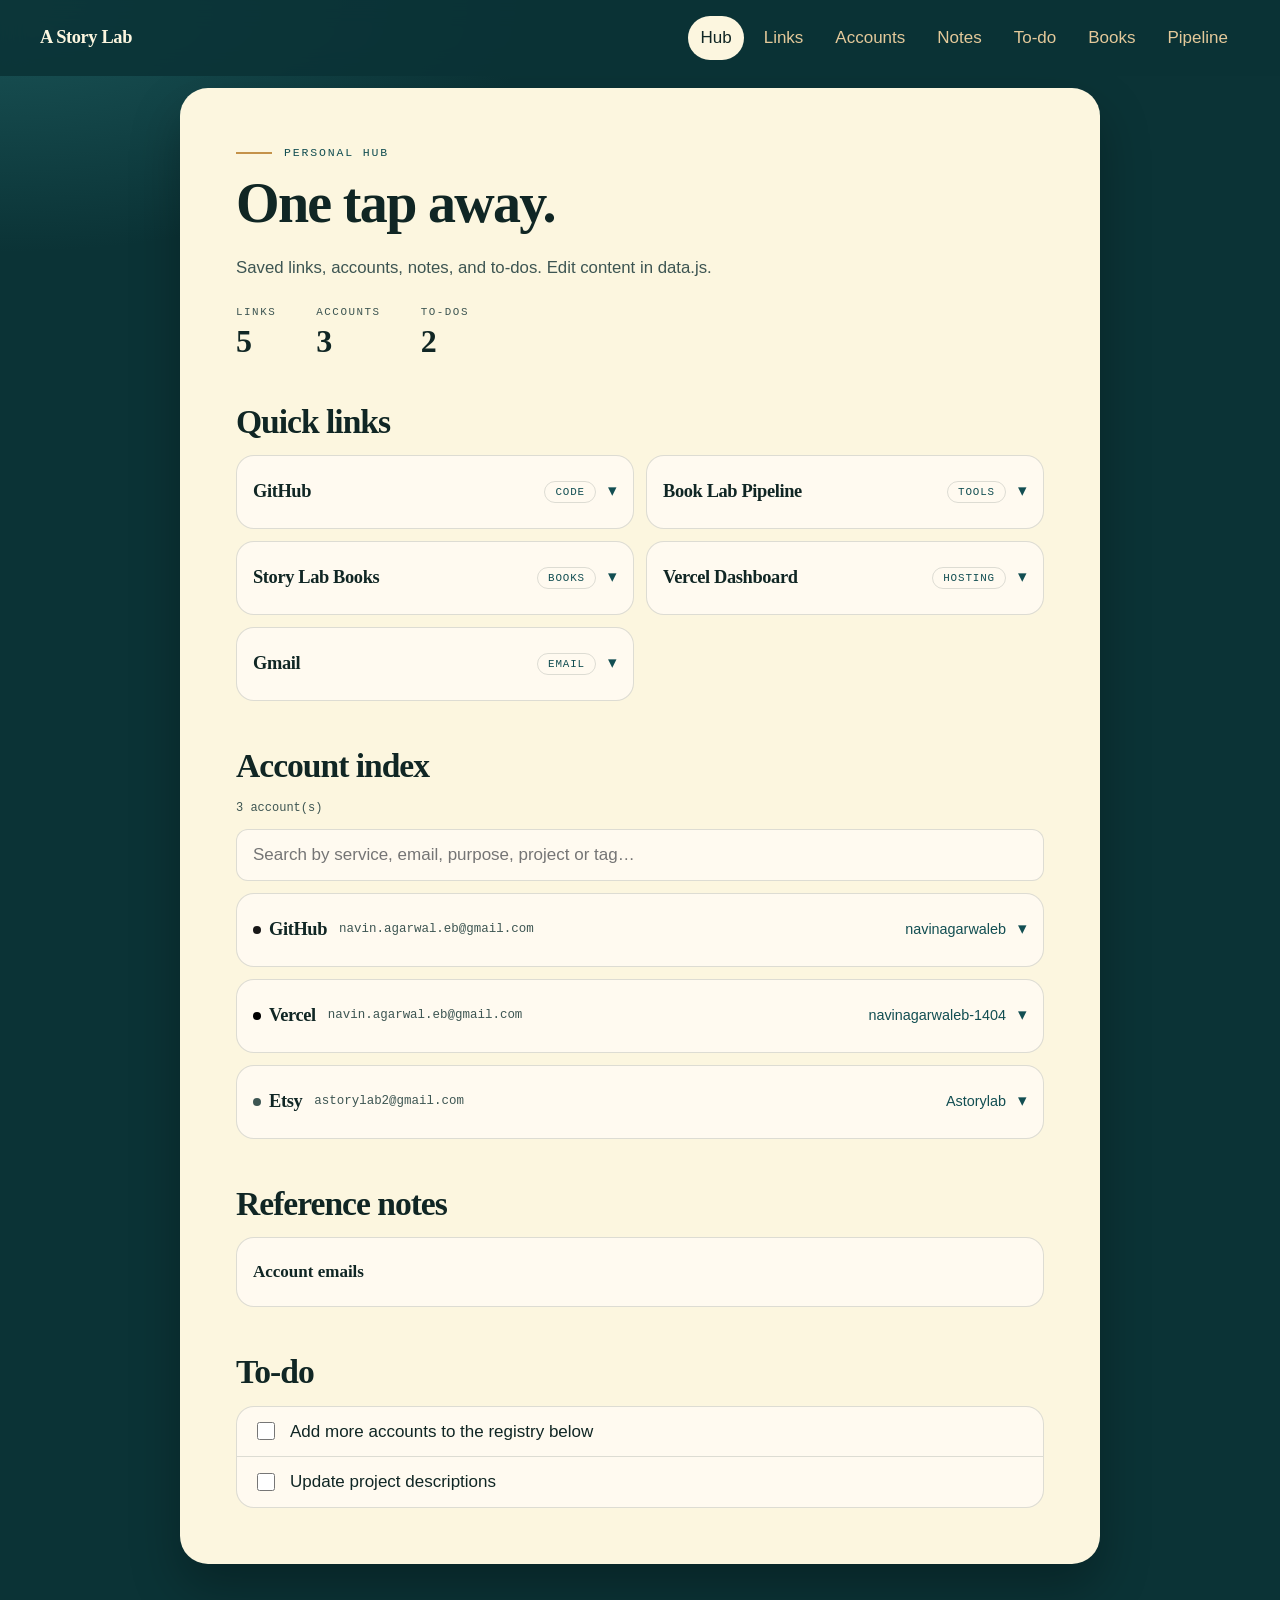
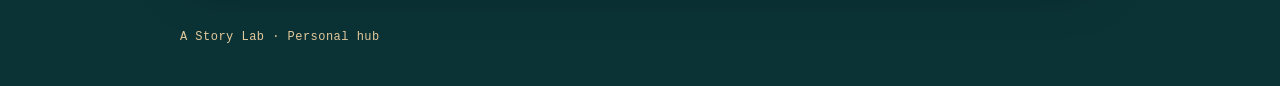
==== commit 6e506fdb: "Add a Story Lab books page to the hub. Co-authored-by: Cursor <cursoragent@cursor.com>" ====
--- a/public/index.html
+++ b/public/index.html
@@ -6,7 +6,7 @@
 <meta name="viewport" content="width=device-width,initial-scale=1">
 <title>My Hub</title>
 <meta name="description" content="Personal quick-reference hub.">
-<link rel="stylesheet" href="design.css?v=3">
+<link rel="stylesheet" href="design.css?v=5">
 </head>
 <body class="press">
 <a class="skip" href="#main">Skip to content</a>
@@ -20,6 +20,7 @@
       <li><a href="#accounts">Accounts</a></li>
       <li><a href="#notes">Notes</a></li>
       <li><a href="#todo">To-do</a></li>
+      <li><a href="books.html">Books</a></li>
       <li><a href="workflow.html">Pipeline</a></li>
     </ul>
   </nav>
--- a/public/design.css
+++ b/public/design.css
@@ -310,6 +310,33 @@
 }
 .detail .skill { margin-top: var(--s2); }
 .detail .body { margin: var(--s3) 0 0; max-width: 42rem; }
+.spec {
+  display: grid;
+  grid-template-columns: 1fr 1fr;
+  gap: var(--s4) var(--s5);
+  margin: var(--s4) 0 0;
+  padding: 0;
+}
+.spec div { margin: 0; }
+.spec dt {
+  margin: 0 0 var(--s1);
+  font-family: var(--mono);
+  font-size: 0.68rem;
+  letter-spacing: 0.14em;
+  text-transform: uppercase;
+  color: var(--teal);
+}
+.spec dd {
+  margin: 0;
+  font-family: var(--display);
+  font-size: 1.15rem;
+  font-weight: 560;
+  letter-spacing: -0.02em;
+  line-height: 1.25;
+}
+.spec .wide { grid-column: 1 / -1; }
+.steps.quad { grid-template-columns: repeat(2, minmax(0, 1fr)); }
+.steps.quad .step { min-height: 220px; }
 .pass {
   display: flex;
   flex-wrap: wrap;
@@ -489,6 +516,8 @@
 @media (max-width: 560px) {
   .facts { gap: var(--s4); }
   .facts dd { font-size: 1.5rem; }
+  .steps.quad { grid-template-columns: 1fr; }
+  .spec { grid-template-columns: 1fr; }
 }
 @media (prefers-reduced-motion: reduce) {
   .step,
